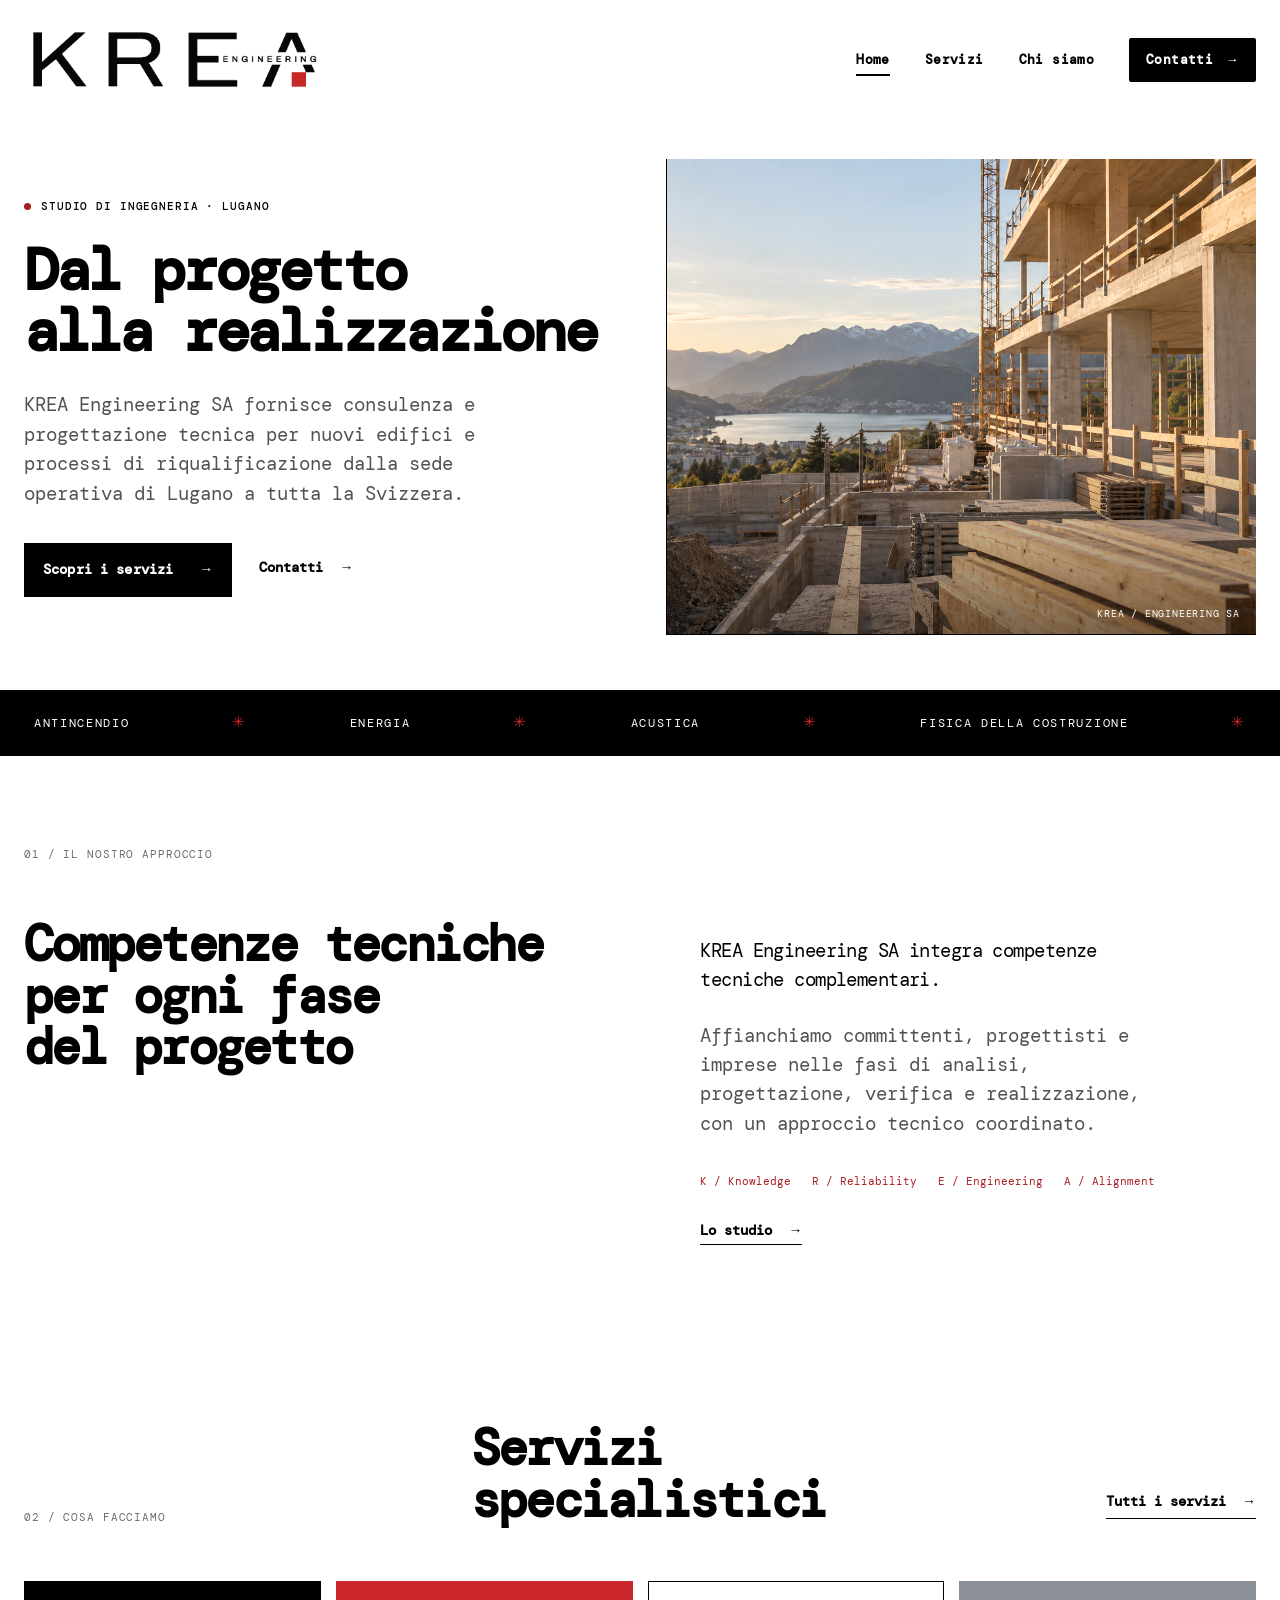
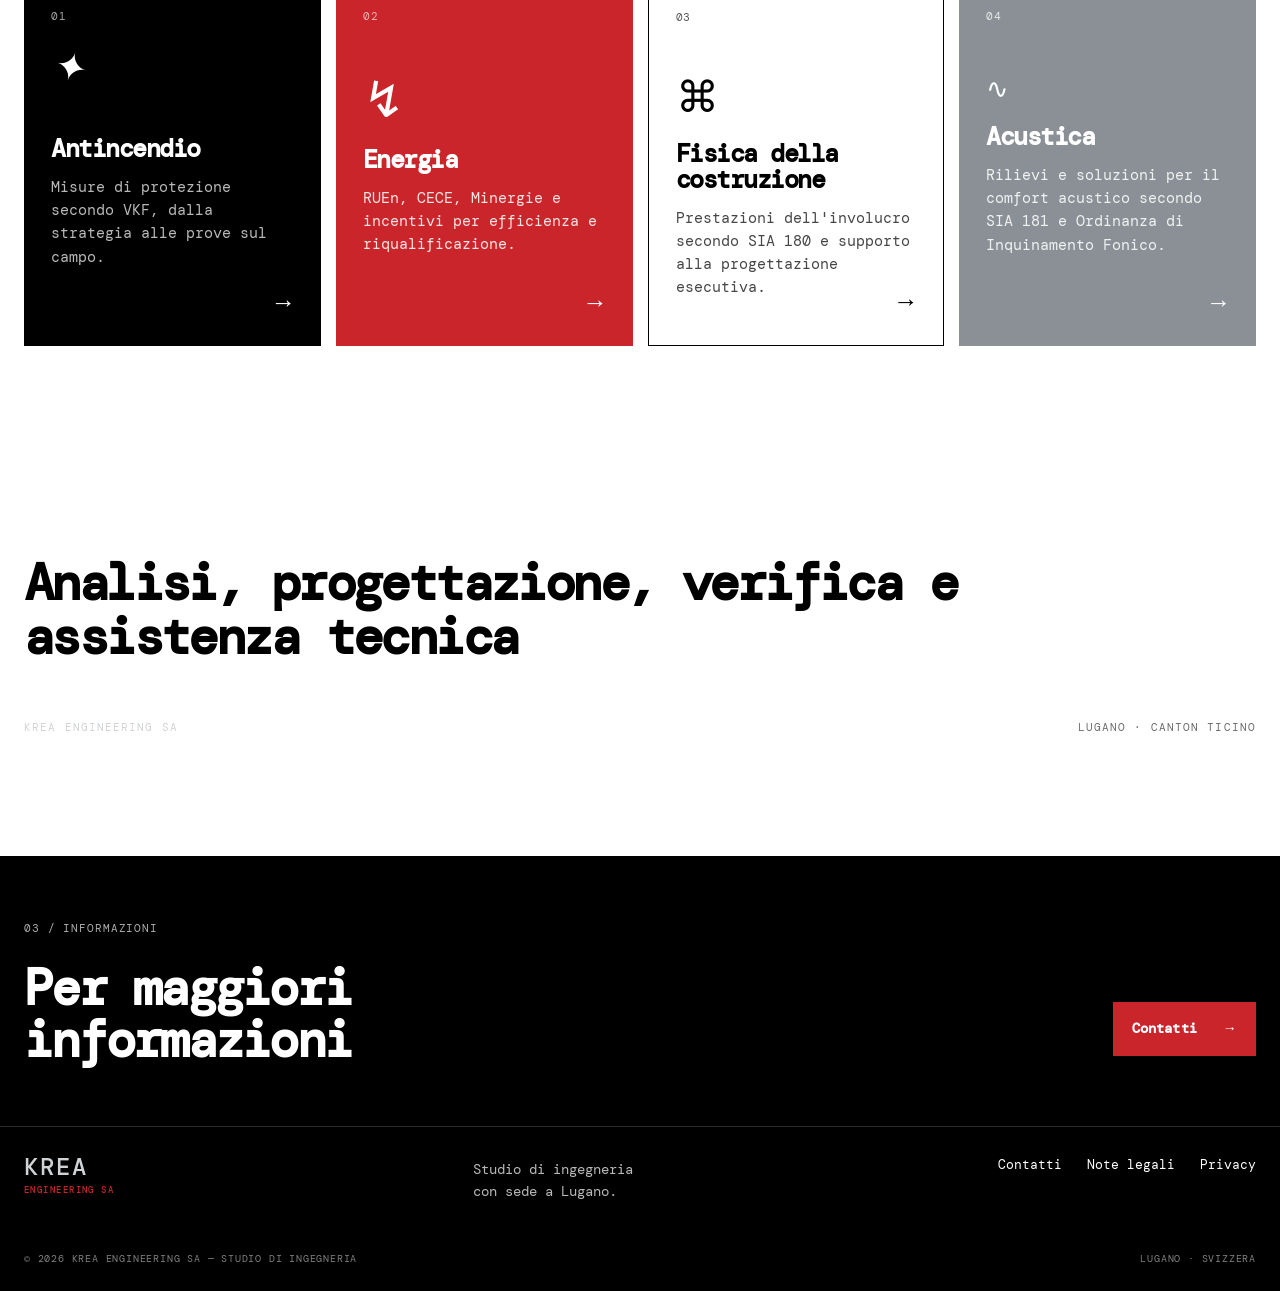
==== index.html @ dc07b6ac "Aggiorna sito KREA" ====
<!doctype html>
<html lang="it-CH">
<head>
  <meta charset="utf-8">
  <meta name="viewport" content="width=device-width, initial-scale=1">
  <meta name="description" content="KREA Engineering SA è uno studio di ingegneria con sede a Lugano e attività in tutta la Svizzera. Antincendio, energia, acustica e fisica della costruzione.">
  <meta name="theme-color" content="#000000">
  <link rel="icon" href="assets/favicon.svg?v=2" type="image/svg+xml">
  <title>KREA Engineering SA — Studio di ingegneria in Svizzera</title>
  <link rel="stylesheet" href="assets/style.css?v=contact-mobile-2">
  <script src="assets/script.js" defer></script>
</head>
<body>
  <a class="skip-link" href="#contenuto">Vai al contenuto</a>
  <header class="site-header">
    <div class="container nav-wrap">
      <a class="brand brand-logo" href="index.html" aria-label="KREA Engineering SA, home">
        <img src="assets/krea-engineering.png" alt="KREA Engineering SA">
      </a>
      <button class="menu-toggle" type="button" aria-expanded="false" aria-controls="main-nav">
        <span class="sr-only">Apri menu</span>
        <span></span><span></span>
      </button>
      <nav id="main-nav" class="main-nav" aria-label="Navigazione principale">
        <a href="index.html" data-page="index">Home</a>
        <a href="servizi.html" data-page="servizi">Servizi</a>
        <a href="chi-siamo.html" data-page="chi-siamo">Chi siamo</a>
        <a href="contatti.html" data-page="contatti" class="nav-cta">Contatti <span aria-hidden="true">→</span></a>
      </nav>
    </div>
  </header>

  <main id="contenuto">
    <section class="hero container">
      <div class="hero-copy reveal">
        <p class="eyebrow"><span class="eyebrow-dot"></span> Studio di ingegneria · Lugano</p>
        <h1>Dal progetto<br><em>alla realizzazione</em></h1>
        <p class="hero-lede">KREA Engineering SA fornisce consulenza e progettazione tecnica per nuovi edifici e processi di riqualificazione dalla sede operativa di Lugano a tutta la Svizzera.</p>
        <div class="hero-actions">
          <a class="button button-dark" href="servizi.html">Scopri i servizi <span aria-hidden="true">→</span></a>
          <a class="text-link" href="contatti.html">Contatti <span aria-hidden="true">→</span></a>
        </div>
      </div>
      <div class="hero-visual hero-image reveal reveal-delay" aria-label="Edificio in costruzione">
        <img src="assets/hero-construction-v3.png" alt="Cantiere svizzero con le montagne sullo sfondo">
        <div class="visual-note">KREA / ENGINEERING SA</div>
      </div>
    </section>

    <section class="ticker" aria-label="Aree di competenza">
      <div class="ticker-track">
        <span>ANTINCENDIO</span><i>✳</i><span>ENERGIA</span><i>✳</i><span>ACUSTICA</span><i>✳</i><span>FISICA DELLA COSTRUZIONE</span><i>✳</i>
      </div>
    </section>

    <section class="section intro-section container">
      <div class="section-kicker reveal">01 / Il nostro approccio</div>
      <div class="intro-grid">
        <h2 class="reveal">Competenze tecniche<br><span>per ogni fase</span><br>del progetto</h2>
        <div class="intro-body reveal reveal-delay">
          <p class="lead">KREA Engineering SA integra competenze tecniche complementari.</p>
          <p>Affianchiamo committenti, progettisti e imprese nelle fasi di analisi, progettazione, verifica e realizzazione, con un approccio tecnico coordinato.</p>
          <p class="krea-acronym">K / Knowledge &nbsp; R / Reliability &nbsp; E / Engineering &nbsp; A / Alignment</p>
          <a class="arrow-link" href="chi-siamo.html">Lo studio <span aria-hidden="true">→</span></a>
        </div>
      </div>
    </section>

    <section class="section services-preview">
      <div class="container">
        <div class="section-heading reveal">
          <div class="section-kicker">02 / Cosa facciamo</div>
          <h2>Servizi<br><span>specialistici</span></h2>
          <a class="arrow-link" href="servizi.html">Tutti i servizi <span aria-hidden="true">→</span></a>
        </div>
        <div class="service-cards">
          <a class="service-card card-dark reveal" href="servizi.html#antincendio">
            <span class="card-number">01</span>
            <span class="service-icon icon-shield" aria-hidden="true">✦</span>
            <h3>Antincendio</h3>
            <p>Misure di protezione secondo VKF, dalla strategia alle prove sul campo.</p>
            <span class="card-arrow" aria-hidden="true">→</span>
          </a>
          <a class="service-card card-acid reveal reveal-delay" href="servizi.html#energia">
            <span class="card-number">02</span>
            <span class="service-icon icon-bolt" aria-hidden="true">↯</span>
            <h3>Energia</h3>
            <p>RUEn, CECE, Minergie e incentivi per efficienza e riqualificazione.</p>
            <span class="card-arrow" aria-hidden="true">→</span>
          </a>
          <a class="service-card card-line reveal reveal-delay-2" href="servizi.html#fisica-costruzione">
            <span class="card-number">03</span>
            <span class="service-icon icon-grid" aria-hidden="true">⌘</span>
            <h3>Fisica della costruzione</h3>
            <p>Prestazioni dell'involucro secondo SIA 180 e supporto alla progettazione esecutiva.</p>
            <span class="card-arrow" aria-hidden="true">→</span>
          </a>
          <a class="service-card card-grey reveal reveal-delay-2" href="servizi.html#acustica">
            <span class="card-number">04</span>
            <span class="service-icon icon-wave" aria-hidden="true">∿</span>
            <h3>Acustica</h3>
            <p>Rilievi e soluzioni per il comfort acustico secondo SIA 181 e Ordinanza di Inquinamento Fonico.</p>
            <span class="card-arrow" aria-hidden="true">→</span>
          </a>
        </div>
      </div>
    </section>

    <section class="section statement-section container">
      <p class="statement reveal">Analisi, progettazione, verifica e assistenza tecnica</p>
      <div class="statement-meta reveal reveal-delay"><span>KREA Engineering SA</span><span>Lugano · Canton Ticino</span></div>
    </section>

    <section class="contact-band">
      <div class="container contact-band-inner">
        <div class="reveal"><span class="section-kicker">03 / Informazioni</span><h2>Per maggiori<br><em>informazioni</em></h2></div>
        <a class="button button-acid reveal reveal-delay" href="contatti.html">Contatti <span aria-hidden="true">→</span></a>
      </div>
    </section>
  </main>

  <footer class="site-footer">
    <div class="container footer-top">
      <a class="footer-wordmark" href="index.html">KREA <span>ENGINEERING SA</span></a>
      <p>Studio di ingegneria<br>con sede a Lugano.</p>
      <div class="footer-links"><a href="contatti.html">Contatti</a><a href="legale.html">Note legali</a><a href="legale.html#privacy">Privacy</a></div>
    </div>
    <div class="container footer-bottom"><span>© <span data-year></span> KREA Engineering SA — Studio di ingegneria</span><span>Lugano · Svizzera</span></div>
  </footer>
</body>
</html>
---- assets/style.css ----
@import url('https://fonts.googleapis.com/css2?family=DM+Mono:wght@400;500&family=Manrope:wght@400;500;600;700;800&display=swap');

:root { --ink:#000; --ink-2:#000; --paper:#fff; --paper-2:#fff; --acid:#c9252a; --acid-2:#a91d22; --muted:rgba(0,0,0,.58); --line:rgba(0,0,0,.18); --white:#fff; --serif:Georgia, 'Times New Roman', serif; --sans:'Manrope', Arial, sans-serif; --mono:'DM Mono', monospace; }
* { box-sizing:border-box; }
html { scroll-behavior:smooth; }
body { margin:0; color:var(--ink); background:var(--paper); font-family:var(--sans); font-size:16px; line-height:1.55; -webkit-font-smoothing:antialiased; }
a { color:inherit; text-decoration:none; }
img { max-width:100%; }
.container { width:min(1160px, calc(100% - 64px)); margin:0 auto; }
.sr-only { position:absolute; width:1px; height:1px; padding:0; margin:-1px; overflow:hidden; clip:rect(0,0,0,0); white-space:nowrap; border:0; }
.skip-link { position:absolute; top:-50px; left:20px; z-index:100; background:var(--acid); padding:10px 14px; font-weight:700; }
.skip-link:focus { top:15px; }
.site-header { position:relative; z-index:10; padding:25px 0; }
.nav-wrap { display:flex; align-items:center; justify-content:space-between; }
.brand { display:inline-flex; gap:10px; align-items:center; font-size:20px; font-weight:800; letter-spacing:.16em; }
.brand-logo { width:252px; background:#fff; }
.brand-logo img { display:block; width:100%; height:auto; }
.brand-mark { width:28px; height:28px; display:grid; place-items:center; border:2px solid currentColor; border-radius:50%; transform:rotate(-28deg); }
.brand-mark span { width:9px; height:9px; background:var(--acid); display:block; border-radius:50%; }
.main-nav { display:flex; align-items:center; gap:35px; font-size:13px; font-weight:700; letter-spacing:.03em; }
.main-nav a { position:relative; padding:8px 0; }
.main-nav a:not(.nav-cta)::after { content:""; position:absolute; right:0; bottom:2px; left:0; height:2px; background:var(--ink); transform:scaleX(0); transform-origin:right; transition:transform .25s ease; }
.main-nav a:hover::after, .main-nav a.active::after { transform:scaleX(1); transform-origin:left; }
.main-nav .nav-cta { background:var(--ink); color:var(--paper); padding:12px 17px; border-radius:2px; transition:background .2s, color .2s, transform .2s; }
.main-nav .nav-cta:hover { background:var(--acid); color:var(--ink); transform:translateY(-2px); }
.menu-toggle { display:none; border:0; padding:8px; background:transparent; cursor:pointer; }
.menu-toggle > span:not(.sr-only) { width:25px; height:2px; background:var(--ink); display:block; margin:6px; }
.hero { min-height:650px; display:grid; grid-template-columns:1.02fr .98fr; align-items:center; gap:40px; padding-top:45px; padding-bottom:80px; }
.eyebrow, .section-kicker, .detail-label, .process-no, .page-index, .card-number, .footer-bottom, .legal-sidebar { font-family:var(--mono); text-transform:uppercase; letter-spacing:.08em; font-size:11px; }
.eyebrow { display:flex; align-items:center; gap:10px; font-weight:500; }
.eyebrow-dot { width:7px; height:7px; background:var(--acid-2); border-radius:50%; display:inline-block; }
h1,h2,h3,p { margin-top:0; }
h1,h2,h3 { line-height:1.04; letter-spacing:-.055em; }
h1 { font-size:clamp(4.5rem, 8.3vw, 8.4rem); margin:25px 0 28px; font-weight:800; }
h1 em, h2 em, .statement em { font-family:var(--serif); font-weight:400; letter-spacing:-.075em; }
.hero-lede { max-width:460px; color:rgba(0,0,0,.68); font-size:19px; line-height:1.55; }
.hero-actions { display:flex; gap:27px; align-items:center; margin-top:35px; }
.button { display:inline-flex; align-items:center; gap:22px; border:0; cursor:pointer; font-family:var(--sans); font-size:14px; font-weight:800; letter-spacing:.01em; padding:16px 19px; transition:transform .2s, background .2s, color .2s; }
.button:hover { transform:translateY(-3px); }
.button-dark { background:var(--ink); color:var(--paper); }
.button-dark:hover { background:var(--acid); color:var(--ink); }
.button-acid { background:var(--acid); color:var(--white); }
.button-acid:hover { background:var(--white); }
.text-link, .arrow-link { border-bottom:1px solid var(--ink); font-size:14px; font-weight:800; padding-bottom:5px; transition:gap .2s; }
.text-link { border:0; }
.text-link span, .arrow-link span { display:inline-block; margin-left:8px; transition:transform .2s; }
.text-link:hover span, .arrow-link:hover span { transform:translate(4px,-3px); }
.hero-visual { min-height:475px; position:relative; overflow:hidden; border-left:1px solid var(--line); border-bottom:1px solid var(--line); }
.project-grid-lines { position:absolute; inset:0; background-image:linear-gradient(to right, rgba(0,0,0,.11) 1px, transparent 1px), linear-gradient(to bottom, rgba(0,0,0,.11) 1px, transparent 1px); background-size:25% 25%; }
.project-grid-lines::after { content:""; position:absolute; inset:11% 8%; border:1px solid var(--ink); }
.project-stage { position:absolute; z-index:2; display:flex; flex-direction:column; gap:7px; font-family:var(--mono); text-transform:uppercase; font-size:10px; letter-spacing:.08em; background:var(--paper); padding:8px 10px; }
.project-stage span { color:var(--acid); font-size:13px; }.project-stage strong { font-weight:500; }
.stage-one { left:9%; bottom:19%; }.stage-two { left:33%; top:22%; }.stage-three { right:27%; bottom:28%; }.stage-four { right:7%; top:16%; }
.project-line { position:absolute; z-index:1; height:2px; background:var(--ink); transform-origin:left center; }.line-one { width:29%; left:18%; bottom:27%; transform:rotate(-25deg); }.line-two { width:28%; left:43%; bottom:37%; transform:rotate(26deg); }.line-three { width:26%; left:65%; bottom:48%; transform:rotate(-40deg); }
.project-visual::before { content:""; position:absolute; z-index:1; width:80px; height:80px; right:11%; bottom:10%; background:var(--acid); }
.visual-note { position:absolute; bottom:13px; right:16px; z-index:3; font-size:10px; font-family:var(--mono); text-transform:uppercase; letter-spacing:.08em; }
.status-dot { width:7px; height:7px; background:var(--acid); display:inline-block; border-radius:50%; margin-right:7px; }
.ticker { background:var(--ink); color:var(--paper); overflow:hidden; padding:21px 0; }
.ticker-track { display:flex; align-items:center; justify-content:space-around; gap:35px; min-width:max-content; font-family:var(--mono); font-size:12px; letter-spacing:.14em; }
.ticker i { color:var(--acid); font-style:normal; font-size:15px; }
.section { padding-top:140px; padding-bottom:140px; }
.section-kicker { color:var(--muted); }
.intro-grid { display:grid; grid-template-columns:1.06fr .94fr; gap:80px; margin-top:55px; }
h2 { font-size:clamp(3.2rem, 6vw, 6rem); margin-bottom:0; }
h2 span { font-family:var(--serif); font-weight:400; }
.intro-body { max-width:450px; padding-top:18px; }
.lead { font-size:23px; line-height:1.35; letter-spacing:-.03em; }
.intro-body > p:not(.lead) { color:rgba(0,0,0,.68); margin:26px 0 34px; }
.krea-acronym { color:var(--acid-2) !important; font-family:var(--mono); font-size:11px; letter-spacing:.04em; line-height:1.7; margin:0 0 28px !important; }
.services-preview { background:var(--paper-2); }
.section-heading { display:grid; grid-template-columns:1fr 1.45fr auto; gap:40px; align-items:end; margin-bottom:55px; }
.section-heading h2 { font-size:clamp(3rem, 5.5vw, 5.4rem); }
.section-heading .arrow-link { margin-bottom:7px; }
.service-cards { display:grid; grid-template-columns:repeat(3,1fr); gap:15px; }
.service-card { min-height:365px; padding:27px; position:relative; display:flex; flex-direction:column; transition:transform .25s, box-shadow .25s; }
.service-card:hover { transform:translateY(-7px); box-shadow:10px 10px 0 rgba(0,0,0,.12); }
.card-dark { background:var(--ink); color:var(--paper); }.card-acid { background:var(--acid); }.card-line { border:1px solid var(--ink); }
.card-number { opacity:.65; }.service-icon { margin:50px 0 22px; font-size:39px; line-height:1; }.icon-shield { transform:rotate(15deg); }.icon-bolt { font-size:50px; }.icon-grid { font-size:43px; }
.service-card h3 { font-size:27px; margin:0 0 14px; letter-spacing:-.06em; }.service-card p { max-width:245px; opacity:.72; margin-bottom:0; }.card-arrow { position:absolute; right:25px; bottom:24px; font-size:28px; }
.statement-section { position:relative; min-height:530px; display:flex; flex-direction:column; justify-content:center; }.statement-mark { position:absolute; top:85px; right:14%; font-size:100px; letter-spacing:-.3em; font-weight:800; transform:rotate(-13deg); opacity:.09; }.statement { font-size:clamp(3rem, 6.2vw, 6.6rem); font-weight:800; line-height:1.05; letter-spacing:-.07em; margin:0; }.statement-meta { margin-top:55px; display:flex; justify-content:space-between; font-family:var(--mono); text-transform:uppercase; font-size:11px; letter-spacing:.1em; color:var(--muted); }
.contact-band { background:var(--ink); color:var(--paper); padding:95px 0; }.contact-band-inner { display:flex; justify-content:space-between; align-items:end; gap:30px; }.contact-band .section-kicker { color:#9da8b5; }.contact-band h2 { font-size:clamp(3rem, 5.8vw, 6rem); margin-top:23px; }.contact-band .button { margin-bottom:10px; }
.site-footer { background:var(--ink); color:var(--paper); border-top:1px solid rgba(243,242,237,.16); padding:35px 0 24px; }.footer-top { display:grid; grid-template-columns:1.1fr 1fr 1fr; gap:40px; align-items:start; }.footer-wordmark { color:var(--white); font-weight:800; font-size:24px; letter-spacing:.12em; line-height:1; }.footer-wordmark span { display:block; color:var(--acid); font-family:var(--mono); font-size:9px; letter-spacing:.31em; margin-top:7px; }.footer-top p { color:#aab4be; margin:4px 0; font-size:14px; }.footer-links { display:flex; justify-content:flex-end; gap:25px; font-size:13px; }.footer-links a:hover { color:var(--acid); }.footer-bottom { color:#84909d; display:flex; justify-content:space-between; margin-top:80px; font-size:10px; }
.page-hero { display:flex; justify-content:space-between; align-items:end; min-height:460px; padding-top:55px; padding-bottom:85px; }.page-hero h1 { font-size:clamp(4rem, 8vw, 8rem); margin-bottom:20px; }.page-hero .hero-lede { max-width:550px; }.page-index { padding-bottom:13px; color:var(--muted); }.page-index span { color:var(--acid-2); margin:0 7px; }
.service-list { padding-bottom:120px; }.service-row { min-height:355px; border-top:1px solid var(--line); display:grid; grid-template-columns:70px 1fr 190px; gap:35px; padding:53px 0; }.service-row:last-child { border-bottom:1px solid var(--line); }.service-row-number { font-family:var(--mono); font-size:12px; color:var(--muted); }.service-row-main { max-width:720px; }.service-row h2 { font-size:clamp(3.2rem, 5.7vw, 5.7rem); margin:18px 0 22px; }.service-row-main > p:not(.eyebrow) { max-width:630px; color:#596571; font-size:17px; }.service-row-icon { justify-self:end; align-self:center; width:145px; height:145px; display:grid; place-items:center; border:1px solid var(--ink); border-radius:50%; font-size:60px; }.service-row:nth-child(3) .service-row-icon { background:var(--acid); border-color:var(--acid); }.service-row:nth-child(6) .service-row-icon { background:var(--ink); color:var(--paper); }.icon-wave { font-family:var(--mono); font-size:27px; letter-spacing:-.18em; }.icon-bim { font-family:var(--mono); font-size:20px; letter-spacing:.08em; }.icon-signal { font-family:var(--serif); font-size:55px; }.tag-list { display:flex; flex-wrap:wrap; gap:8px; margin-top:25px; }.tag-list span { font-size:11px; border:1px solid var(--line); padding:6px 9px; color:#52606c; }
.process-section { background:var(--paper-2); padding:90px 0 100px; }.process-grid { display:grid; grid-template-columns:repeat(3,1fr); gap:60px; margin-top:55px; }.process-grid h3 { font-size:31px; margin:26px 0 12px; }.process-grid p { color:#596571; max-width:230px; }.process-no { color:var(--acid-2); }
.about-statement { display:grid; grid-template-columns:.85fr 1.15fr; gap:100px; padding:40px 0 150px; }.about-statement-mark { font-size:clamp(4rem, 8vw, 8rem); line-height:.76; font-weight:800; letter-spacing:-.12em; }.about-statement-mark span { font-size:.23em; letter-spacing:.06em; margin-left:9px; color:var(--muted); }.about-statement-copy { max-width:630px; padding-top:8px; }.about-statement-copy p:not(.lead) { color:#596571; max-width:560px; }.values-section { background:var(--paper-2); padding:95px 0 120px; }.values-grid { display:grid; grid-template-columns:repeat(3,1fr); gap:15px; margin-top:55px; }.value-card { min-height:290px; padding:25px; border-top:2px solid var(--ink); }.value-card > span { font-family:var(--mono); color:var(--acid-2); font-size:12px; }.value-card h2 { font-size:38px; margin:58px 0 16px; }.value-card p { color:#596571; max-width:230px; }.team-section { display:grid; grid-template-columns:1fr 1fr; gap:100px; padding-top:145px; padding-bottom:145px; }.team-copy h2 { font-size:clamp(3.2rem, 5.5vw, 5.5rem); margin-top:24px; }.team-note { align-self:end; padding-left:30px; border-left:1px solid var(--line); }.team-note p { max-width:330px; color:#596571; }.team-symbol { display:flex; gap:9px; margin-bottom:30px; }.team-symbol span { width:31px; height:31px; border:1px solid var(--ink); display:grid; place-items:center; font-family:var(--mono); font-size:13px; }.team-symbol span:nth-child(2) { background:var(--acid); }.team-symbol span:nth-child(3) { background:var(--ink); color:var(--paper); }
.contact-layout { display:grid; grid-template-columns:.85fr 1.15fr; gap:130px; padding-bottom:145px; }.contact-details { padding-top:12px; }.contact-detail { padding:0 0 29px; margin-bottom:27px; border-bottom:1px solid var(--line); }.detail-label { display:block; color:var(--muted); margin-bottom:10px; }.contact-detail a { font-size:23px; letter-spacing:-.04em; font-weight:700; border-bottom:1px solid transparent; }.contact-detail a:hover { border-color:var(--ink); }.contact-detail p { font-size:19px; margin:0; }.muted { color:var(--muted); font-size:15px; }.contact-social { display:flex; justify-content:space-between; align-items:center; }.contact-social .detail-label { margin:0; }.contact-social a { font-size:14px; font-weight:700; }.form-intro { font-size:24px; letter-spacing:-.03em; margin-bottom:32px; }.contact-form { display:grid; grid-template-columns:1fr 1fr; column-gap:15px; }.contact-form label { font-family:var(--mono); text-transform:uppercase; letter-spacing:.08em; font-size:11px; margin-bottom:8px; }.contact-form label:nth-of-type(3) { grid-column:1/-1; }.contact-form input, .contact-form textarea { grid-column:auto; width:100%; border:0; border-bottom:1px solid var(--ink); background:transparent; border-radius:0; padding:12px 0; margin-bottom:27px; font:inherit; color:var(--ink); outline:0; }.contact-form textarea { grid-column:1/-1; resize:vertical; }.contact-form input:focus, .contact-form textarea:focus { border-bottom:2px solid var(--acid-2); }.contact-form .button { grid-column:1/-1; justify-self:start; margin-top:10px; }.form-note { grid-column:1/-1; color:var(--muted); font-size:12px; margin:20px 0 0; }.location-strip { background:var(--acid); padding:43px 0; }.location-inner { display:flex; align-items:center; gap:23px; }.location-pin { width:37px; height:37px; display:grid; place-items:center; border:1px solid var(--ink); border-radius:50%; font-family:var(--mono); }.location-inner p { font-size:21px; line-height:1.2; margin:0; font-weight:700; letter-spacing:-.04em; }.location-inner p span { font-family:var(--serif); font-weight:400; }.location-coordinate { margin-left:auto; text-align:right; font-family:var(--mono); font-size:11px; line-height:1.6; }
.legal-content { display:grid; grid-template-columns:230px 1fr; gap:100px; padding-bottom:150px; }.legal-sidebar { display:flex; flex-direction:column; gap:18px; color:var(--muted); padding-top:5px; }.legal-sidebar .section-kicker { margin-bottom:8px; }.legal-sidebar a { font-family:var(--sans); font-size:14px; text-transform:none; letter-spacing:0; color:var(--ink); }.legal-sidebar a:hover { color:var(--acid-2); }.legal-copy { max-width:680px; }.legal-copy article { border-top:1px solid var(--line); padding:42px 0 55px; }.legal-copy article:first-child { padding-top:0; border-top:0; }.legal-copy h2 { font-size:38px; margin:20px 0 22px; }.legal-copy p { color:#596571; }.legal-copy a { text-decoration:underline; text-underline-offset:3px; color:var(--ink); }.legal-placeholder { padding:15px 17px; border-left:3px solid var(--acid-2); background:rgba(201,37,42,.10); font-size:14px; }
.reveal { opacity:0; transform:translateY(18px); transition:opacity .7s ease, transform .7s ease; }.reveal.is-visible { opacity:1; transform:none; }.reveal-delay { transition-delay:.12s; }.reveal-delay-2 { transition-delay:.22s; }
@media (max-width: 850px) { .container { width:min(100% - 40px, 680px); }.site-header { padding:19px 0; }.brand-logo { width:210px; }.menu-toggle { display:block; }.main-nav { position:absolute; display:none; top:72px; right:20px; left:20px; padding:18px; flex-direction:column; align-items:stretch; gap:8px; background:var(--paper); border:1px solid var(--line); box-shadow:7px 7px 0 var(--ink); }.main-nav.open { display:flex; }.main-nav a { padding:13px 8px; }.main-nav .nav-cta { text-align:center; margin-top:6px; }.hero { min-height:0; grid-template-columns:1fr; padding-top:64px; padding-bottom:80px; }.hero h1 { font-size:clamp(4rem, 18vw, 7rem); }.hero-visual { min-height:390px; margin-top:10px; }.intro-grid, .section-heading, .about-statement, .team-section, .contact-layout { grid-template-columns:1fr; gap:45px; }.section { padding-top:90px; padding-bottom:90px; }.section-heading { align-items:start; margin-bottom:38px; }.section-heading .arrow-link { justify-self:start; }.service-cards, .values-grid, .process-grid { grid-template-columns:1fr; }.service-card { min-height:320px; }.statement-section { min-height:430px; }.statement-mark { right:5%; }.contact-band { padding:75px 0; }.contact-band-inner { align-items:start; flex-direction:column; }.contact-band .button { margin:0; }.footer-top { grid-template-columns:1fr 1fr; }.footer-links { justify-content:start; flex-wrap:wrap; }.footer-bottom { gap:16px; flex-direction:column; margin-top:55px; }.page-hero { min-height:390px; align-items:start; flex-direction:column; justify-content:end; gap:35px; }.page-hero h1 { font-size:clamp(3.8rem, 15vw, 6.5rem); }.page-index { padding:0; }.service-row { grid-template-columns:45px 1fr; gap:15px; }.service-row-icon { grid-column:2; justify-self:start; width:92px; height:92px; font-size:38px; margin-top:8px; }.service-row h2 { font-size:clamp(3rem, 13vw, 5rem); }.service-list { padding-bottom:80px; }.process-grid { gap:30px; margin-top:40px; }.process-grid > div { border-top:1px solid var(--line); padding-top:20px; }.about-statement { padding-bottom:90px; }.about-statement-mark { font-size:clamp(4rem, 18vw, 7rem); }.team-section { padding-top:90px; padding-bottom:90px; }.team-note { padding-left:0; border-left:0; border-top:1px solid var(--line); padding-top:30px; }.contact-layout { padding-bottom:90px; gap:70px; }.contact-form { grid-template-columns:1fr; }.contact-form label, .contact-form input, .contact-form textarea { grid-column:1/-1; }.legal-content { grid-template-columns:1fr; gap:45px; padding-bottom:90px; }.legal-sidebar { border-bottom:1px solid var(--line); padding-bottom:28px; }.location-coordinate { display:none; } }
@media (prefers-reduced-motion: reduce) { html { scroll-behavior:auto; }.reveal { opacity:1; transform:none; transition:none; }.button, .service-card { transition:none; } }

/* KREA palette: rendered colors are limited to black, white and red. */
.hero-lede, .intro-body > p:not(.lead), .service-row-main > p:not(.eyebrow), .process-grid p, .about-statement-copy p:not(.lead), .value-card p, .team-note p, .legal-copy p { color:rgba(0,0,0,.68); }
.tag-list span { color:rgba(0,0,0,.62); }
.contact-band .section-kicker { color:rgba(255,255,255,.68); }
.site-footer { border-top-color:rgba(255,255,255,.16); }
.footer-top p { color:rgba(255,255,255,.72); }
.footer-bottom { color:rgba(255,255,255,.5); }
.legal-placeholder { background:rgba(201,37,42,.10); }
.project-visual { background:#fff; }
.project-grid-lines { background-image:linear-gradient(to right, rgba(0,0,0,.11) 1px, transparent 1px), linear-gradient(to bottom, rgba(0,0,0,.11) 1px, transparent 1px); }
.krea-acronym { color:var(--acid-2) !important; }
@media (max-width: 850px) { .project-visual { min-height:390px; border-left:0; } .project-stage { font-size:9px; } .project-visual::before { width:58px; height:58px; } }

/* Final responsive and interaction refinements. */
html, body { max-width:100%; overflow-x:hidden; }
.hero, .page-hero { overflow:hidden; }
h1 { font-size:clamp(3.2rem, 6.5vw, 6.2rem); }
h2 { font-size:clamp(2.5rem, 4.6vw, 4.6rem); }
.hero h1 { font-size:clamp(3.2rem, 6.5vw, 6.2rem); }
.page-hero h1 { font-size:clamp(3rem, 6.2vw, 6rem); }
.section-heading h2 { font-size:clamp(2.6rem, 4.3vw, 4.4rem); }
.service-row h2 { font-size:clamp(2.5rem, 4.6vw, 4.6rem); }
.contact-band h2 { font-size:clamp(2.4rem, 4.6vw, 4.8rem); }
.team-copy h2 { font-size:clamp(2.6rem, 4.6vw, 4.8rem); }
.service-card h3 { font-size:clamp(1.45rem, 2.3vw, 1.75rem); }
.value-card h2, .legal-copy h2 { font-size:clamp(1.75rem, 3vw, 2.45rem); }
.statement { font-size:clamp(2.5rem, 4.8vw, 5rem); }
.about-statement-mark { font-size:clamp(3.5rem, 6.2vw, 6.5rem); }
.hero-image { position:relative; min-height:475px; background:#000; overflow:hidden; }
.hero-image img { display:block; width:100%; height:100%; min-height:475px; object-fit:cover; object-position:center; filter:contrast(1.04) saturate(.8); }
.hero-image::after { content:""; position:absolute; inset:0; background:linear-gradient(180deg, transparent 58%, rgba(0,0,0,.5)); pointer-events:none; }
.hero-image .visual-note { z-index:2; color:#fff; }
.service-row-media { justify-self:end; align-self:center; width:190px; height:145px; overflow:hidden; border:1px solid var(--ink); background:#000; }
.service-row-media img { display:block; width:100%; height:100%; object-fit:cover; filter:contrast(1.04) saturate(.78); }
.card-acid { color:var(--white); }
.card-acid p { color:var(--white); opacity:.88; }
.button-acid:hover, .main-nav .nav-cta:hover { background:var(--acid); color:var(--white); }
.button-dark:hover { background:var(--acid); color:var(--white); }
@media (max-width: 850px) {
  h1, .hero h1 { font-size:clamp(2.65rem, 11vw, 4.6rem); }
  h2 { font-size:clamp(2.2rem, 9vw, 3.8rem); }
  .page-hero h1 { font-size:clamp(2.8rem, 11vw, 4.8rem); }
  .section-heading h2, .service-row h2, .team-copy h2, .contact-band h2 { font-size:clamp(2.2rem, 9vw, 3.7rem); }
  .statement { font-size:clamp(2.2rem, 9vw, 3.7rem); }
  .hero-image, .hero-image img { min-height:390px; }
  .service-row-media { grid-column:2; justify-self:start; width:100%; max-width:330px; height:140px; margin-top:8px; }
}

/* 2026 content and responsive refinements */
:root { --grey:#8a9096; --display:'Manrope', Arial, Helvetica, sans-serif; --sans:'DM Mono', monospace; }
body { font-family:var(--sans); font-size:15px; }
h1, h2, h3 { font-family:var(--display); }
h1 em, h2 em, .statement em { font-family:var(--display); font-style:normal; font-weight:700; letter-spacing:-.055em; }
.main-nav, .button, .footer-wordmark, .footer-top p, .contact-detail a, .form-intro, .location-inner p { font-family:var(--sans); }
.hero-lede, .intro-body > p:not(.lead), .service-row-main > p:not(.eyebrow), .about-statement-copy p:not(.lead), .value-card p, .team-note p, .legal-copy p, .footer-top p { font-family:var(--sans); }
.footer-wordmark { font-weight:500; letter-spacing:.08em; }
.footer-wordmark span { font-family:var(--sans); letter-spacing:.16em; }
.hero-image img { filter:contrast(1.03) saturate(.96) sepia(.06); }
.service-row-media img { filter:contrast(1.03) saturate(.96) sepia(.05); }
.service-cards { grid-template-columns:repeat(4, 1fr); }
.card-grey { background:var(--grey); color:#fff; }
.card-grey p { color:#fff; opacity:.88; }
.card-grey .card-number { opacity:.8; }
.about-statement { grid-template-columns:1.1fr .9fr; align-items:center; }
.about-statement-media { min-height:360px; overflow:hidden; border:1px solid var(--line); }
.about-statement-media img { display:block; width:100%; height:100%; min-height:360px; object-fit:cover; filter:contrast(1.03) saturate(.94) sepia(.04); }
.values-grid { grid-template-columns:repeat(4, 1fr); }
.values-grid .value-card:nth-child(2) { background:var(--acid); color:#fff; border-top-color:var(--acid); }
.values-grid .value-card:nth-child(2) > span, .values-grid .value-card:nth-child(2) p { color:#fff; }
.values-grid .value-card:nth-child(3) { background:var(--ink); color:#fff; border-top-color:var(--ink); }
.values-grid .value-card:nth-child(3) > span, .values-grid .value-card:nth-child(3) p { color:#fff; }
.value-card-grey { background:var(--grey); color:#fff; border-top-color:var(--grey); }
.value-card-grey > span, .value-card-grey p { color:#fff; }
.team-symbol span:nth-child(4) { background:var(--grey); color:#fff; border-color:var(--grey); }
.button span[aria-hidden="true"], .text-link span, .arrow-link span, .card-arrow, .main-nav .nav-cta span { font-family:Arial, sans-serif; font-weight:700; font-variant-ligatures:none; }
.button span[aria-hidden="true"], .main-nav .nav-cta span { margin-left:4px; }
.card-arrow { font-size:25px; }
.page-hero { overflow:visible; }
.page-index { display:none; }
.location-coordinate { display:none; }
@media (max-width: 980px) {
  .service-cards { grid-template-columns:repeat(2, 1fr); }
  .values-grid { grid-template-columns:repeat(2, 1fr); }
}
@media (max-width: 850px) {
  .service-cards, .values-grid { grid-template-columns:1fr; }
  .about-statement { grid-template-columns:1fr; }
  .about-statement-media, .about-statement-media img { min-height:250px; }
  .button { gap:12px; }
  .main-nav .nav-cta span { display:inline-block; }
}

/* Type scale and logo watermark */
h1, h2, h3, h1 em, h2 em, .statement em, .service-card h3, .value-card h2, .legal-copy h2 {
  font-family:var(--sans);
  font-style:normal;
  font-weight:700;
}
h1 { font-size:clamp(2.7rem, 5.4vw, 5.2rem); }
h2 { font-size:clamp(2.15rem, 3.9vw, 3.9rem); }
.hero h1 { font-size:clamp(2.7rem, 5.4vw, 5.2rem); }
.page-hero h1 { font-size:clamp(2.55rem, 5.1vw, 4.9rem); }
.section-heading h2, .service-row h2, .team-copy h2 { font-size:clamp(2.15rem, 3.9vw, 3.9rem); }
.contact-band h2 { font-size:clamp(2.1rem, 3.9vw, 4rem); }
.service-card h3 { font-size:clamp(1.25rem, 2vw, 1.55rem); }
.value-card h2, .legal-copy h2 { font-size:clamp(1.55rem, 2.45vw, 2.05rem); }
.statement { font-size:clamp(2.2rem, 4.2vw, 4.4rem); }
.statement-section::after {
  content:"";
  position:absolute;
  right:0;
  bottom:12px;
  left:0;
  height:180px;
  background:url("krea-watermark.png") center / min(780px, 82vw) auto no-repeat;
  opacity:.44;
  pointer-events:none;
  z-index:0;
}
.statement-section > * { position:relative; z-index:1; }
@media (max-width:850px) {
  h1, .hero h1 { font-size:clamp(2.2rem, 9vw, 3.7rem); }
  h2 { font-size:clamp(1.9rem, 8vw, 3.1rem); }
  .page-hero h1 { font-size:clamp(2.2rem, 9vw, 3.8rem); }
  .section-heading h2, .service-row h2, .team-copy h2, .contact-band h2 { font-size:clamp(1.9rem, 8vw, 3.1rem); }
  .statement { font-size:clamp(1.95rem, 8vw, 3.1rem); }
}

/* Compact layout and service media refinements */
.container { width:min(1240px, calc(100% - 48px)); }
.brand-logo { width:302px; }
.hero { gap:28px; }
.intro-grid { gap:50px; }
.section-heading { gap:28px; }
.about-statement { gap:55px; }
.team-section { gap:55px; }
.contact-layout { grid-template-columns:.84fr 1.16fr; gap:78px; }
.legal-content { gap:58px; }
.service-row { grid-template-columns:58px 1fr 300px; gap:24px; }
.service-row-media { width:300px; height:205px; border:0; }
.service-row h2 { font-size:clamp(2rem, 3.4vw, 3.45rem); }
.service-row-media img { border:0; }
.location-strip { padding:21px 0; }
.location-inner p { font-size:18px; }
.contact-form-wrap { padding-left:24px; }
.contact-details .contact-detail { min-height:126px; margin-bottom:0; padding-bottom:24px; }
.contact-form { grid-template-rows:126px 126px 48px 80px auto; }
.contact-form input { margin-bottom:0; align-self:end; }
.contact-form textarea { margin-bottom:0; align-self:start; height:80px; }
.contact-form .button { align-self:start; margin-top:22px; }
@media (max-width:980px) {
  .brand-logo { width:272px; }
  .service-row { grid-template-columns:48px 1fr 260px; }
  .service-row-media { width:260px; }
  .contact-layout { gap:54px; }
}
@media (max-width:850px) {
  .container { width:min(100% - 40px, 680px); }
  .brand-logo { width:252px; }
  .service-row { grid-template-columns:45px 1fr; }
  .service-row-media { width:100%; max-width:380px; height:190px; border:0; }
  .contact-layout { gap:48px; }
  .contact-form-wrap { padding-left:0; }
  .contact-form { grid-template-rows:auto; }
  .contact-form input, .contact-form textarea { height:auto; margin-bottom:27px; }
  .contact-form .button { margin-top:10px; }
}

/* Final visual scale and spacing pass */
h1, .hero h1, .page-hero h1 { font-size:clamp(2.35rem, 4.6vw, 4.6rem); }
.service-row h2 { font-size:clamp(1.9rem, 3vw, 3.15rem); }
.intro-grid h2, .intro-grid h2 span { font-family:var(--sans); font-style:normal; font-weight:700; }
.section-heading h2, .section-heading h2 span { font-family:var(--sans); font-style:normal; font-weight:700; }
.statement { font-size:clamp(2.1rem, 4vw, 4.2rem); }
.intro-body > p.lead,
.intro-body > p:not(.lead):not(.krea-acronym) {
  font-size:19px;
  line-height:1.55;
}
.about-statement-copy p:not(.lead) { font-size:19px; line-height:1.55; }
.krea-acronym { white-space:nowrap; font-size:clamp(8px, 1.2vw, 11px); letter-spacing:0; }
.footer-wordmark, .statement-meta > span:first-child { color:#d0d3d6; }
.service-row { grid-template-columns:58px 1fr 390px; }
.service-row-media { width:390px; height:240px; }
.contact-layout { align-items:start; }
.contact-details { padding-top:0; }
main > section { background-image:none; }
.statement-section::after { display:none; }
.hero, .page-hero { width:min(1240px, calc(100% - 48px)); }
.hero { min-height:460px; padding-top:40px; padding-bottom:55px; }
.hero-visual, .hero-image { min-height:475px; }
.section { padding-top:90px; padding-bottom:90px; }
.page-hero { min-height:380px; padding-top:40px; padding-bottom:55px; }
.statement-section { min-height:420px; }
.service-list { padding-bottom:80px; }
.about-statement { padding-top:25px; padding-bottom:90px; }
.values-section { padding-top:70px; padding-bottom:85px; }
.team-section { padding-top:90px; padding-bottom:90px; }
.contact-layout { padding-bottom:90px; }
.contact-band { padding-top:60px; padding-bottom:60px; }
.site-footer { padding-top:28px; }
.footer-bottom { margin-top:45px; }
@media (max-width:980px) {
  .service-row { grid-template-columns:48px 1fr 320px; }
  .service-row-media { width:320px; height:220px; }
}
@media (max-width:850px) {
  h1, .hero h1, .page-hero h1 { font-size:clamp(2.1rem, 8vw, 3.4rem); }
  .service-row h2 { font-size:clamp(1.8rem, 7vw, 2.7rem); }
  .service-row { grid-template-columns:45px 1fr; }
  .service-row-media { width:100%; max-width:380px; height:190px; }
  .section { padding-top:65px; padding-bottom:65px; }
  .page-hero { min-height:300px; padding-top:25px; padding-bottom:35px; }
  .statement-section { min-height:360px; }
  .hero, .page-hero { width:min(100% - 40px, 680px); }
  .hero { min-height:0; padding-top:25px; padding-bottom:55px; }
}

/* Contact form: single fluid column on phones */
@media (max-width:850px) {
  .contact-layout {
    grid-template-columns:minmax(0, 1fr);
    gap:48px;
    width:min(100% - 40px, 680px);
    padding-bottom:65px;
  }
  .contact-details,
  .contact-form-wrap,
  .contact-form { width:100%; min-width:0; }
  .contact-form-wrap { padding-left:0; }
  .contact-form { grid-template-columns:minmax(0, 1fr); grid-template-rows:auto; }
  .contact-form label,
  .contact-form input,
  .contact-form textarea,
  .contact-form .button { grid-column:1; max-width:100%; }
  .contact-form input,
  .contact-form textarea { width:100%; min-width:0; margin-bottom:24px; }
  .contact-form textarea { min-height:130px; height:auto; }
  .contact-form .button { margin-top:8px; }
  .contact-detail a,
  .contact-detail p { overflow-wrap:anywhere; }
}

/* Keep the contact information and form strictly vertical on phones. */
.contact-layout { grid-template-columns:1fr; }
@media (min-width:851px) {
  .contact-layout { grid-template-columns:.84fr 1.16fr; }
}
@media (max-width:850px) {
  .contact-layout { display:flex; flex-direction:column; align-items:stretch; }
  .contact-details, .contact-form-wrap { flex:0 0 auto; width:100%; }
  .contact-form { display:flex; flex-direction:column; width:100%; }
  .contact-form label, .contact-form input, .contact-form textarea, .contact-form .button { width:100%; max-width:none; }
  .contact-form input, .contact-form textarea { box-sizing:border-box; }
  .contact-form .button { width:max-content; }
}
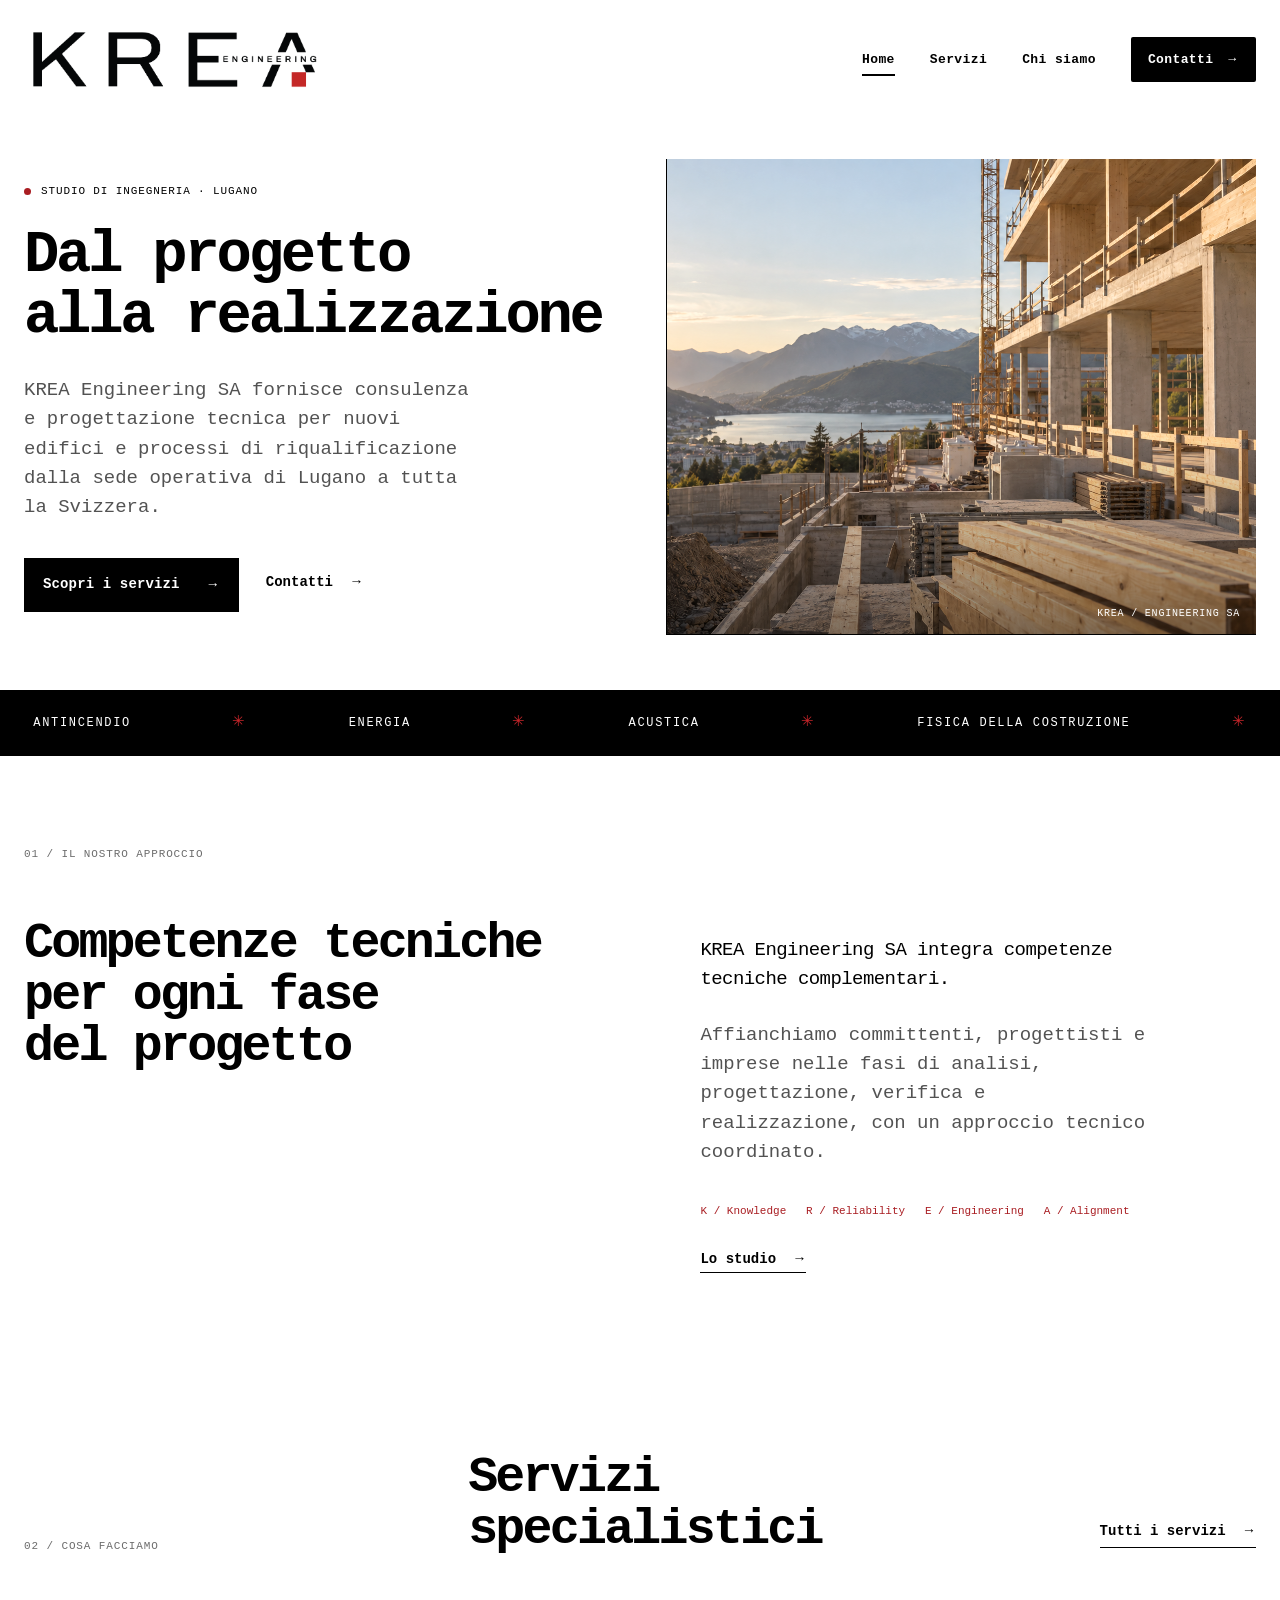
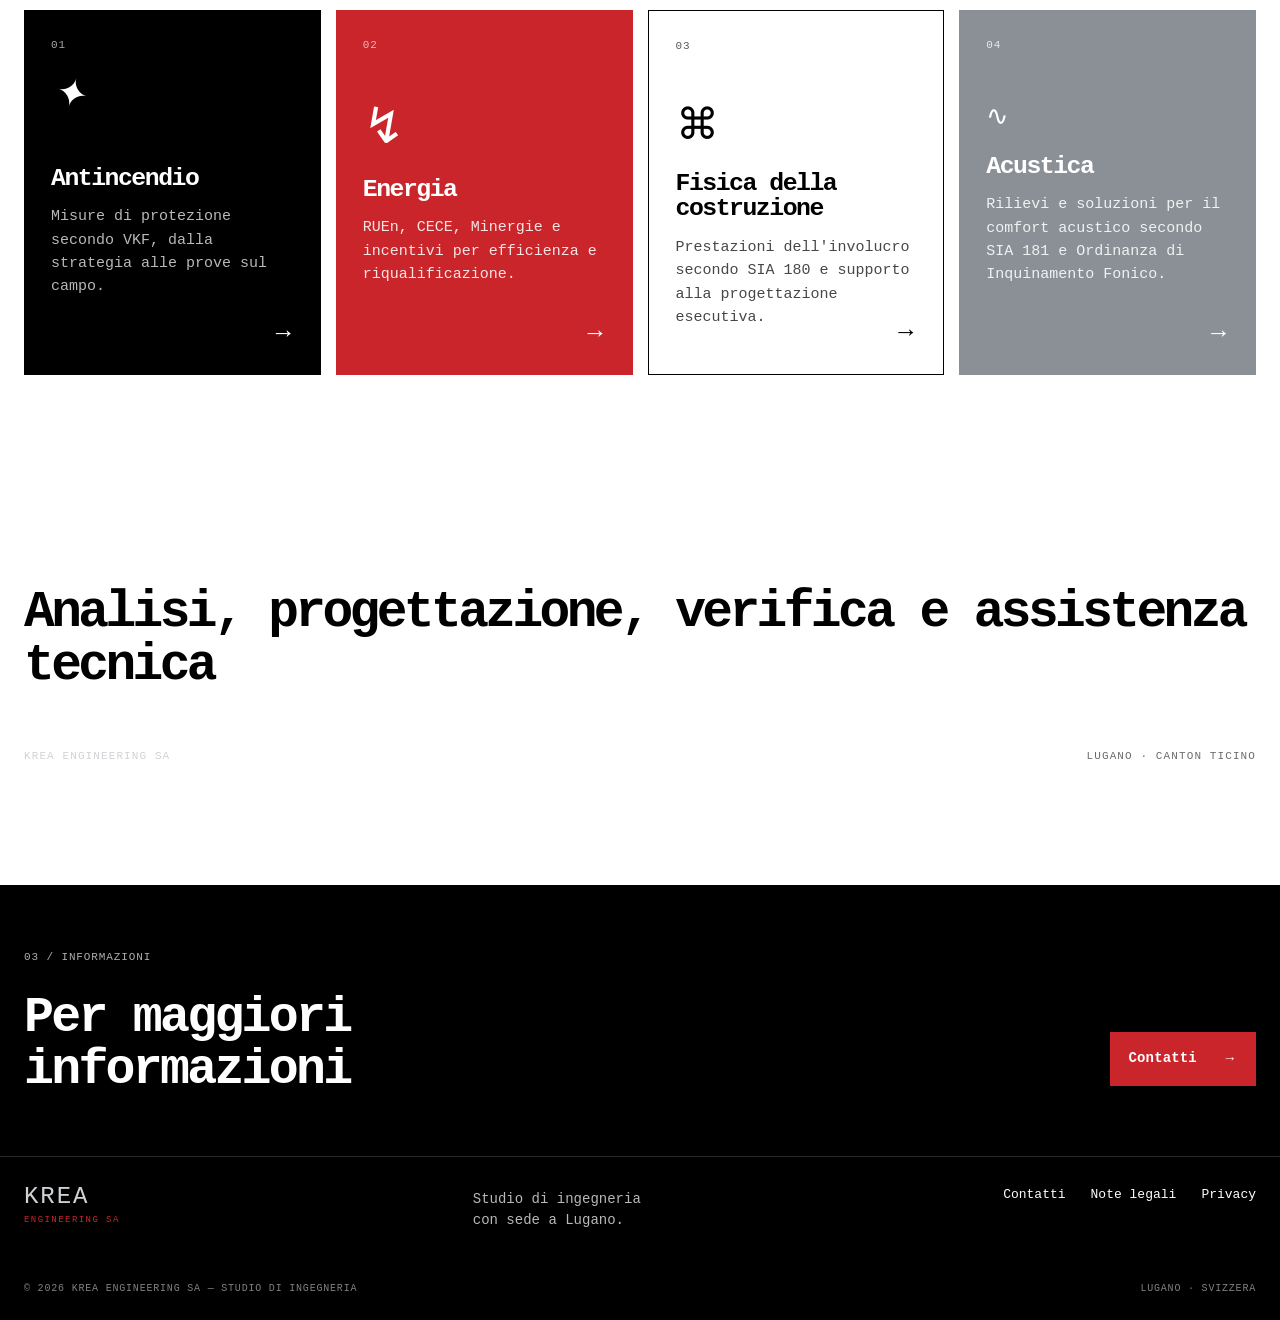
==== commit 14647973: "Aggiorna sito KREA" ====
--- a/index.html
+++ b/index.html
@@ -7,7 +7,7 @@
   <meta name="theme-color" content="#000000">
   <link rel="icon" href="assets/favicon.svg?v=2" type="image/svg+xml">
   <title>KREA Engineering SA — Studio di ingegneria in Svizzera</title>
-  <link rel="stylesheet" href="assets/style.css?v=contact-mobile-2">
+  <link rel="stylesheet" href="assets/style.css?v=courier-new-1">
   <script src="assets/script.js" defer></script>
 </head>
 <body>
--- a/assets/style.css
+++ b/assets/style.css
@@ -346,3 +346,11 @@
   .contact-form input, .contact-form textarea { box-sizing:border-box; }
   .contact-form .button { width:max-content; }
 }
+
+/* Shared document-friendly typeface */
+:root {
+  --sans:'Courier New', Courier, monospace;
+  --mono:'Courier New', Courier, monospace;
+  --display:'Courier New', Courier, monospace;
+  --serif:'Courier New', Courier, monospace;
+}
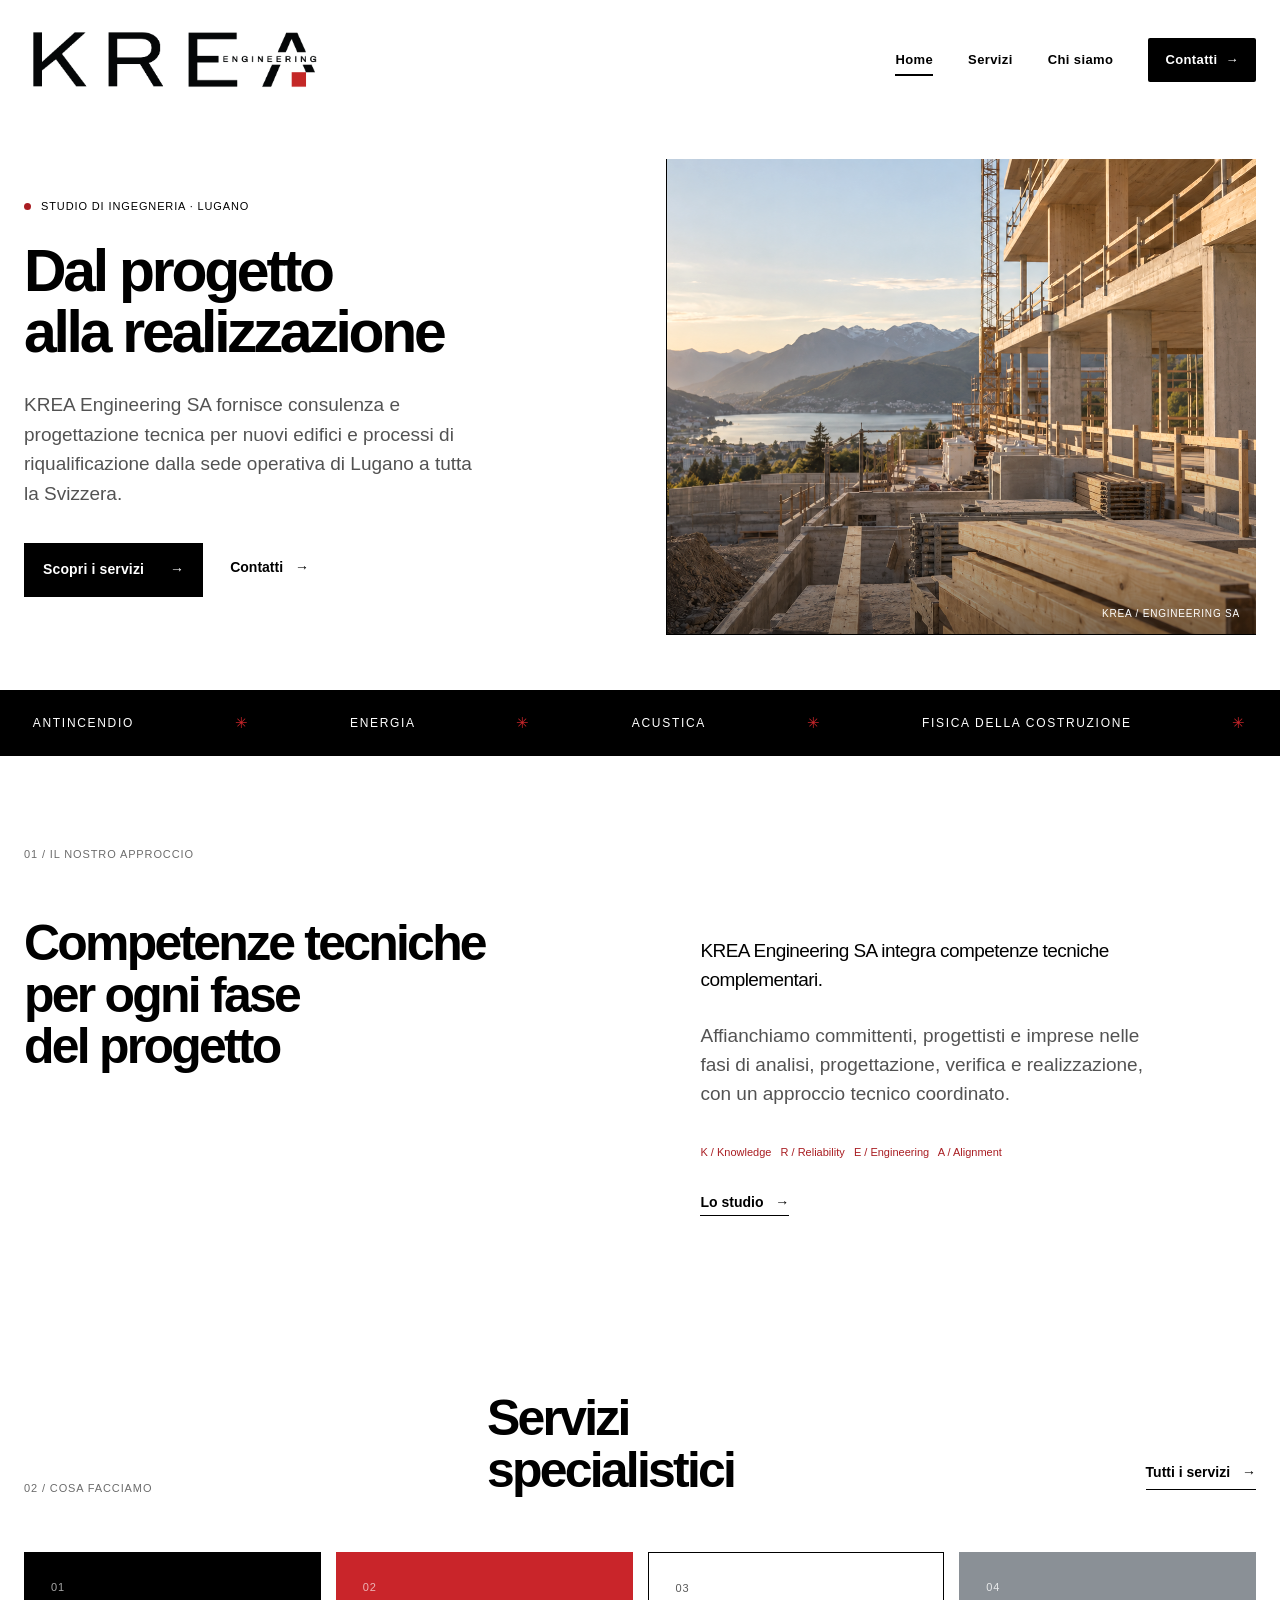
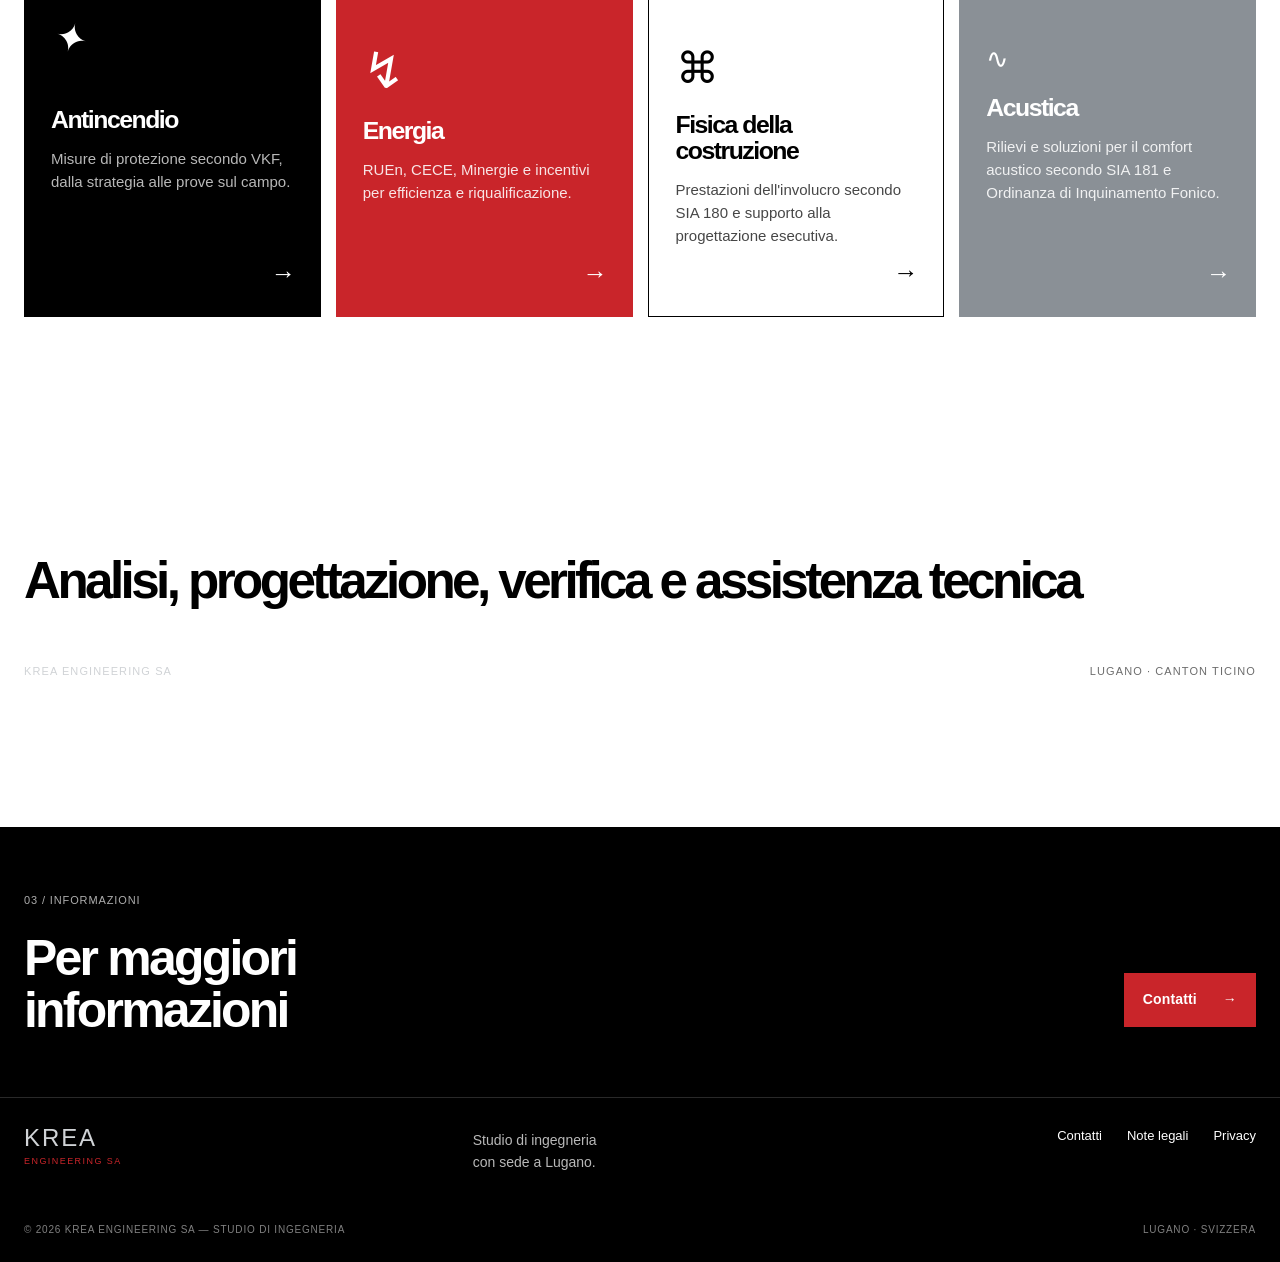
==== commit f2e2dafb: "Aggiorna sito KREA" ====
--- a/index.html
+++ b/index.html
@@ -7,7 +7,7 @@
   <meta name="theme-color" content="#000000">
   <link rel="icon" href="assets/favicon.svg?v=2" type="image/svg+xml">
   <title>KREA Engineering SA — Studio di ingegneria in Svizzera</title>
-  <link rel="stylesheet" href="assets/style.css?v=courier-new-1">
+  <link rel="stylesheet" href="assets/style.css?v=aptos-1">
   <script src="assets/script.js" defer></script>
 </head>
 <body>
--- a/assets/style.css
+++ b/assets/style.css
@@ -349,8 +349,8 @@
 
 /* Shared document-friendly typeface */
 :root {
-  --sans:'Courier New', Courier, monospace;
-  --mono:'Courier New', Courier, monospace;
-  --display:'Courier New', Courier, monospace;
-  --serif:'Courier New', Courier, monospace;
-}
+  --sans:'Aptos', Arial, sans-serif;
+  --mono:'Aptos', Arial, sans-serif;
+  --display:'Aptos', Arial, sans-serif;
+  --serif:'Aptos', Arial, sans-serif;
+}
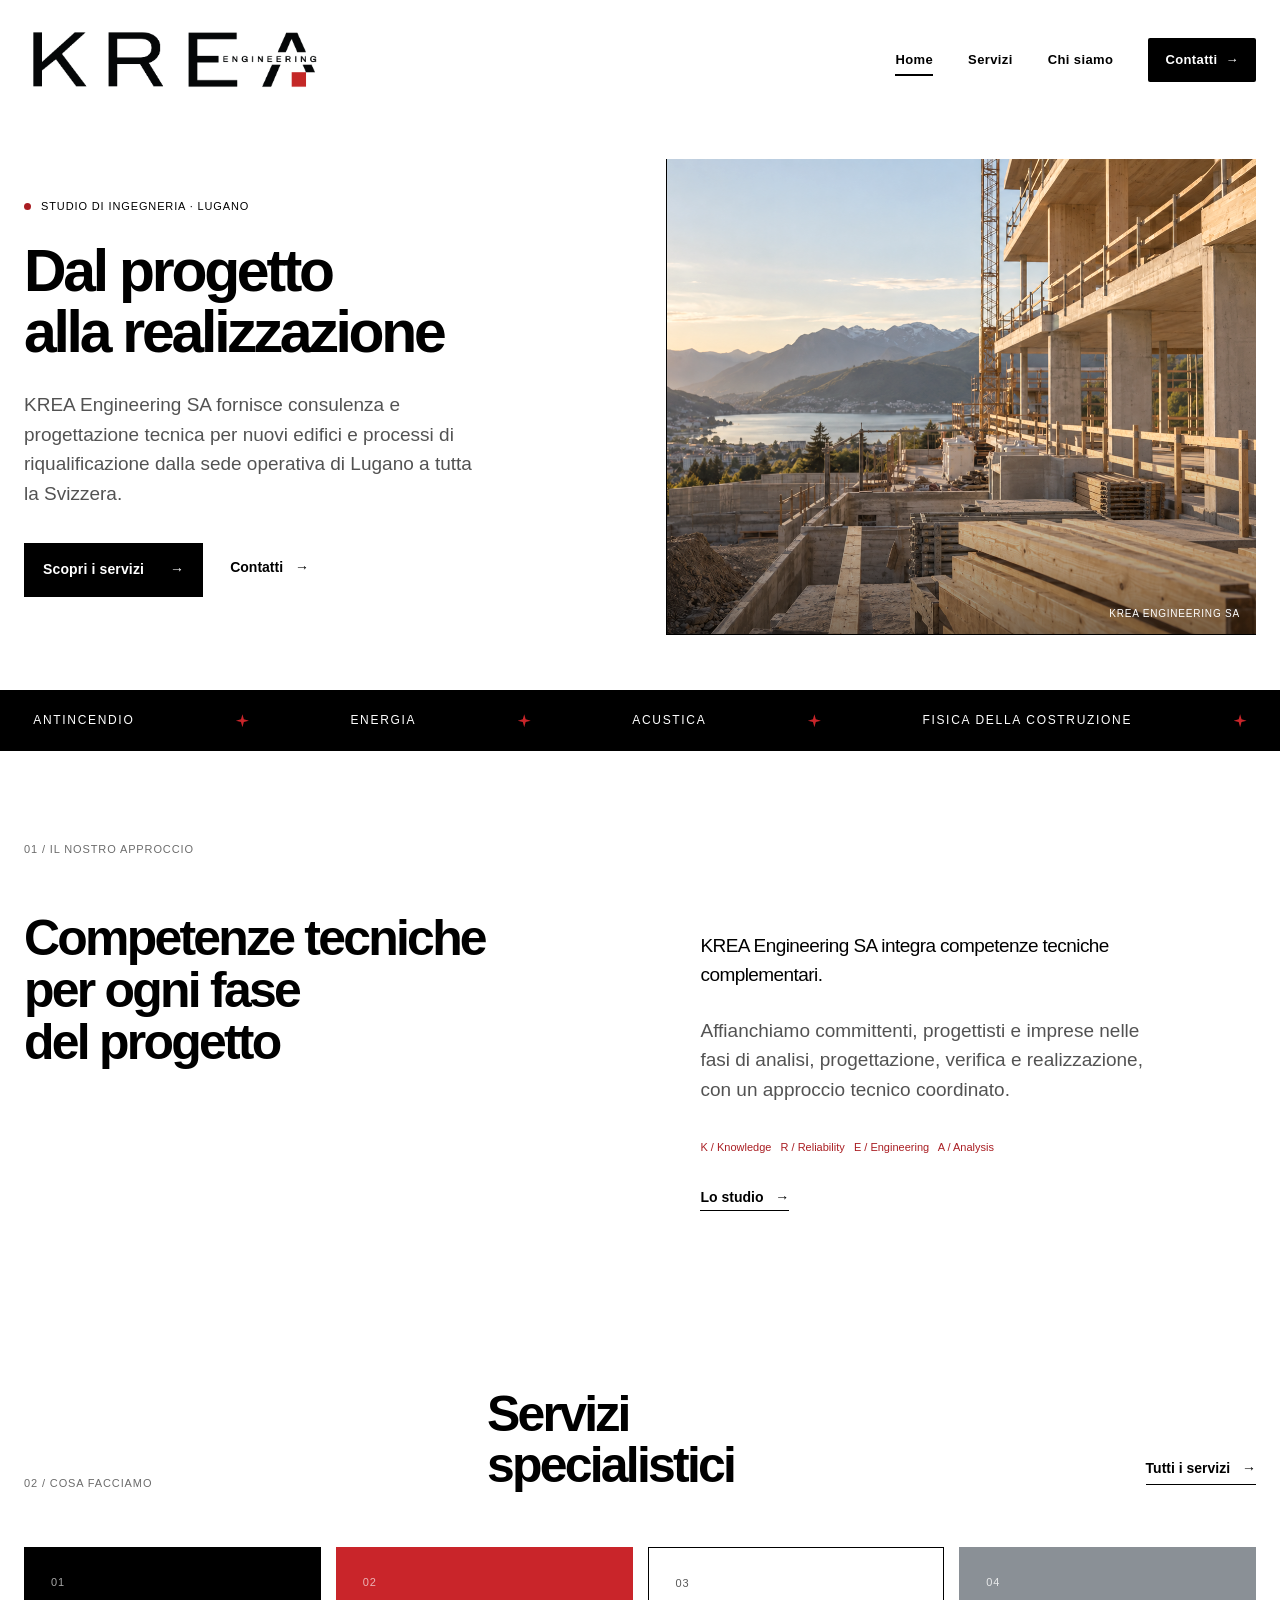
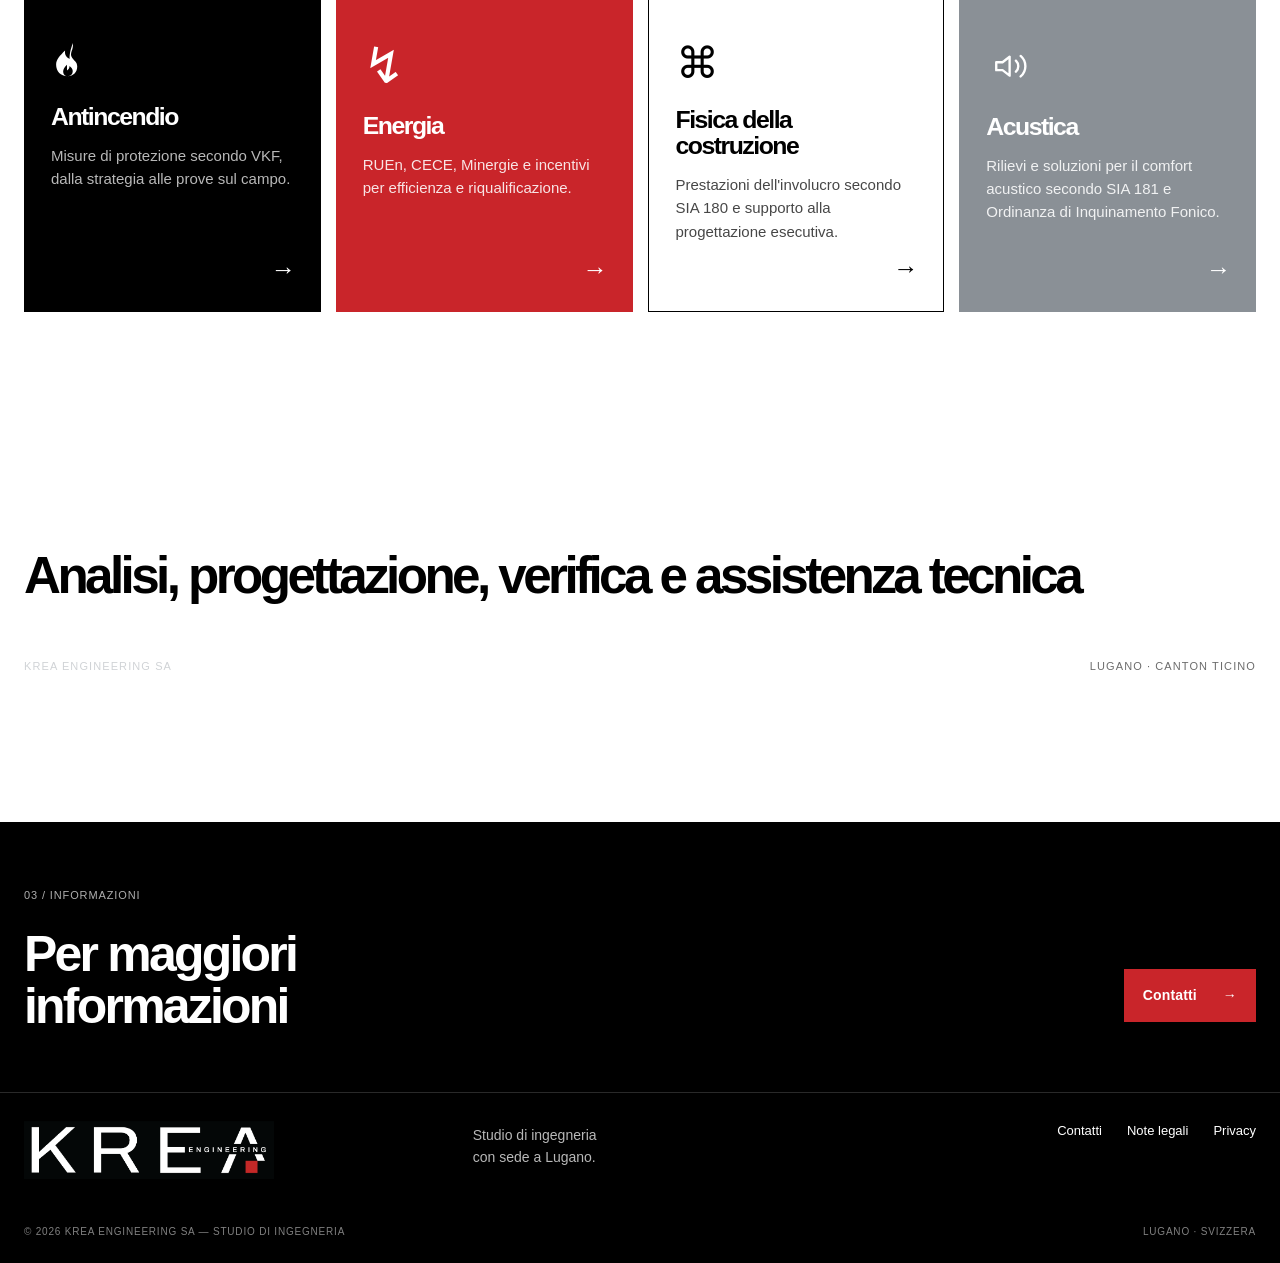
==== commit 25a9a2ca: "Pubblica sito KREA" ====
--- a/index.html
+++ b/index.html
@@ -7,7 +7,7 @@
   <meta name="theme-color" content="#000000">
   <link rel="icon" href="assets/favicon.svg?v=2" type="image/svg+xml">
   <title>KREA Engineering SA — Studio di ingegneria in Svizzera</title>
-  <link rel="stylesheet" href="assets/style.css?v=aptos-1">
+  <link rel="stylesheet" href="assets/style.css?v=aptos-3">
   <script src="assets/script.js" defer></script>
 </head>
 <body>
@@ -43,13 +43,13 @@
       </div>
       <div class="hero-visual hero-image reveal reveal-delay" aria-label="Edificio in costruzione">
         <img src="assets/hero-construction-v3.png" alt="Cantiere svizzero con le montagne sullo sfondo">
-        <div class="visual-note">KREA / ENGINEERING SA</div>
+        <div class="visual-note">KREA ENGINEERING SA</div>
       </div>
     </section>
 
     <section class="ticker" aria-label="Aree di competenza">
       <div class="ticker-track">
-        <span>ANTINCENDIO</span><i>✳</i><span>ENERGIA</span><i>✳</i><span>ACUSTICA</span><i>✳</i><span>FISICA DELLA COSTRUZIONE</span><i>✳</i>
+        <span>ANTINCENDIO</span><i aria-hidden="true"></i><span>ENERGIA</span><i aria-hidden="true"></i><span>ACUSTICA</span><i aria-hidden="true"></i><span>FISICA DELLA COSTRUZIONE</span><i aria-hidden="true"></i>
       </div>
     </section>
 
@@ -60,7 +60,7 @@
         <div class="intro-body reveal reveal-delay">
           <p class="lead">KREA Engineering SA integra competenze tecniche complementari.</p>
           <p>Affianchiamo committenti, progettisti e imprese nelle fasi di analisi, progettazione, verifica e realizzazione, con un approccio tecnico coordinato.</p>
-          <p class="krea-acronym">K / Knowledge &nbsp; R / Reliability &nbsp; E / Engineering &nbsp; A / Alignment</p>
+          <p class="krea-acronym">K / Knowledge &nbsp; R / Reliability &nbsp; E / Engineering &nbsp; A / Analysis</p>
           <a class="arrow-link" href="chi-siamo.html">Lo studio <span aria-hidden="true">→</span></a>
         </div>
       </div>
@@ -76,7 +76,7 @@
         <div class="service-cards">
           <a class="service-card card-dark reveal" href="servizi.html#antincendio">
             <span class="card-number">01</span>
-            <span class="service-icon icon-shield" aria-hidden="true">✦</span>
+            <span class="service-icon icon-flame" aria-hidden="true"><svg viewBox="0 0 64 64" focusable="false"><path d="M34 3c2 11-6 15-1 23 3 5 8 6 8 14 0 9-6 15-15 15-11 0-18-8-18-18 0-8 6-14 14-22-1 8 3 11 7 13 0-11 3-18 5-25Zm-9 34c-4 4-6 7-6 11 0 4 3 7 7 7 5 0 8-3 8-8 0-4-3-6-5-8 0 3-1 5-4 7 0-3 0-6 0-9Z"/></svg></span>
             <h3>Antincendio</h3>
             <p>Misure di protezione secondo VKF, dalla strategia alle prove sul campo.</p>
             <span class="card-arrow" aria-hidden="true">→</span>
@@ -97,7 +97,7 @@
           </a>
           <a class="service-card card-grey reveal reveal-delay-2" href="servizi.html#acustica">
             <span class="card-number">04</span>
-            <span class="service-icon icon-wave" aria-hidden="true">∿</span>
+            <span class="service-icon icon-speaker" aria-hidden="true"><svg viewBox="0 0 64 64" focusable="false"><path d="M13 27h8l9-7v24l-9-7h-8Z"/><path d="M38 25c4 4 4 10 0 14M44 19c8 7 8 19 0 26"/></svg></span>
             <h3>Acustica</h3>
             <p>Rilievi e soluzioni per il comfort acustico secondo SIA 181 e Ordinanza di Inquinamento Fonico.</p>
             <span class="card-arrow" aria-hidden="true">→</span>
@@ -121,7 +121,7 @@
 
   <footer class="site-footer">
     <div class="container footer-top">
-      <a class="footer-wordmark" href="index.html">KREA <span>ENGINEERING SA</span></a>
+      <a class="footer-wordmark" href="index.html"><img class="footer-logo" src="assets/KREA_Logo-02.png" alt="KREA Engineering SA"></a>
       <p>Studio di ingegneria<br>con sede a Lugano.</p>
       <div class="footer-links"><a href="contatti.html">Contatti</a><a href="legale.html">Note legali</a><a href="legale.html#privacy">Privacy</a></div>
     </div>
--- a/assets/style.css
+++ b/assets/style.css
@@ -57,7 +57,8 @@
 .status-dot { width:7px; height:7px; background:var(--acid); display:inline-block; border-radius:50%; margin-right:7px; }
 .ticker { background:var(--ink); color:var(--paper); overflow:hidden; padding:21px 0; }
 .ticker-track { display:flex; align-items:center; justify-content:space-around; gap:35px; min-width:max-content; font-family:var(--mono); font-size:12px; letter-spacing:.14em; }
-.ticker i { color:var(--acid); font-style:normal; font-size:15px; }
+.ticker-track > span { white-space:nowrap; }
+.ticker i { display:block; flex:0 0 13px; width:13px; height:13px; background:var(--acid); clip-path:polygon(50% 0, 61% 39%, 100% 50%, 61% 61%, 50% 100%, 39% 61%, 0 50%, 39% 39%); font-style:normal; }
 .section { padding-top:140px; padding-bottom:140px; }
 .section-kicker { color:var(--muted); }
 .intro-grid { display:grid; grid-template-columns:1.06fr .94fr; gap:80px; margin-top:55px; }
@@ -84,7 +85,7 @@
 .service-list { padding-bottom:120px; }.service-row { min-height:355px; border-top:1px solid var(--line); display:grid; grid-template-columns:70px 1fr 190px; gap:35px; padding:53px 0; }.service-row:last-child { border-bottom:1px solid var(--line); }.service-row-number { font-family:var(--mono); font-size:12px; color:var(--muted); }.service-row-main { max-width:720px; }.service-row h2 { font-size:clamp(3.2rem, 5.7vw, 5.7rem); margin:18px 0 22px; }.service-row-main > p:not(.eyebrow) { max-width:630px; color:#596571; font-size:17px; }.service-row-icon { justify-self:end; align-self:center; width:145px; height:145px; display:grid; place-items:center; border:1px solid var(--ink); border-radius:50%; font-size:60px; }.service-row:nth-child(3) .service-row-icon { background:var(--acid); border-color:var(--acid); }.service-row:nth-child(6) .service-row-icon { background:var(--ink); color:var(--paper); }.icon-wave { font-family:var(--mono); font-size:27px; letter-spacing:-.18em; }.icon-bim { font-family:var(--mono); font-size:20px; letter-spacing:.08em; }.icon-signal { font-family:var(--serif); font-size:55px; }.tag-list { display:flex; flex-wrap:wrap; gap:8px; margin-top:25px; }.tag-list span { font-size:11px; border:1px solid var(--line); padding:6px 9px; color:#52606c; }
 .process-section { background:var(--paper-2); padding:90px 0 100px; }.process-grid { display:grid; grid-template-columns:repeat(3,1fr); gap:60px; margin-top:55px; }.process-grid h3 { font-size:31px; margin:26px 0 12px; }.process-grid p { color:#596571; max-width:230px; }.process-no { color:var(--acid-2); }
 .about-statement { display:grid; grid-template-columns:.85fr 1.15fr; gap:100px; padding:40px 0 150px; }.about-statement-mark { font-size:clamp(4rem, 8vw, 8rem); line-height:.76; font-weight:800; letter-spacing:-.12em; }.about-statement-mark span { font-size:.23em; letter-spacing:.06em; margin-left:9px; color:var(--muted); }.about-statement-copy { max-width:630px; padding-top:8px; }.about-statement-copy p:not(.lead) { color:#596571; max-width:560px; }.values-section { background:var(--paper-2); padding:95px 0 120px; }.values-grid { display:grid; grid-template-columns:repeat(3,1fr); gap:15px; margin-top:55px; }.value-card { min-height:290px; padding:25px; border-top:2px solid var(--ink); }.value-card > span { font-family:var(--mono); color:var(--acid-2); font-size:12px; }.value-card h2 { font-size:38px; margin:58px 0 16px; }.value-card p { color:#596571; max-width:230px; }.team-section { display:grid; grid-template-columns:1fr 1fr; gap:100px; padding-top:145px; padding-bottom:145px; }.team-copy h2 { font-size:clamp(3.2rem, 5.5vw, 5.5rem); margin-top:24px; }.team-note { align-self:end; padding-left:30px; border-left:1px solid var(--line); }.team-note p { max-width:330px; color:#596571; }.team-symbol { display:flex; gap:9px; margin-bottom:30px; }.team-symbol span { width:31px; height:31px; border:1px solid var(--ink); display:grid; place-items:center; font-family:var(--mono); font-size:13px; }.team-symbol span:nth-child(2) { background:var(--acid); }.team-symbol span:nth-child(3) { background:var(--ink); color:var(--paper); }
-.contact-layout { display:grid; grid-template-columns:.85fr 1.15fr; gap:130px; padding-bottom:145px; }.contact-details { padding-top:12px; }.contact-detail { padding:0 0 29px; margin-bottom:27px; border-bottom:1px solid var(--line); }.detail-label { display:block; color:var(--muted); margin-bottom:10px; }.contact-detail a { font-size:23px; letter-spacing:-.04em; font-weight:700; border-bottom:1px solid transparent; }.contact-detail a:hover { border-color:var(--ink); }.contact-detail p { font-size:19px; margin:0; }.muted { color:var(--muted); font-size:15px; }.contact-social { display:flex; justify-content:space-between; align-items:center; }.contact-social .detail-label { margin:0; }.contact-social a { font-size:14px; font-weight:700; }.form-intro { font-size:24px; letter-spacing:-.03em; margin-bottom:32px; }.contact-form { display:grid; grid-template-columns:1fr 1fr; column-gap:15px; }.contact-form label { font-family:var(--mono); text-transform:uppercase; letter-spacing:.08em; font-size:11px; margin-bottom:8px; }.contact-form label:nth-of-type(3) { grid-column:1/-1; }.contact-form input, .contact-form textarea { grid-column:auto; width:100%; border:0; border-bottom:1px solid var(--ink); background:transparent; border-radius:0; padding:12px 0; margin-bottom:27px; font:inherit; color:var(--ink); outline:0; }.contact-form textarea { grid-column:1/-1; resize:vertical; }.contact-form input:focus, .contact-form textarea:focus { border-bottom:2px solid var(--acid-2); }.contact-form .button { grid-column:1/-1; justify-self:start; margin-top:10px; }.form-note { grid-column:1/-1; color:var(--muted); font-size:12px; margin:20px 0 0; }.location-strip { background:var(--acid); padding:43px 0; }.location-inner { display:flex; align-items:center; gap:23px; }.location-pin { width:37px; height:37px; display:grid; place-items:center; border:1px solid var(--ink); border-radius:50%; font-family:var(--mono); }.location-inner p { font-size:21px; line-height:1.2; margin:0; font-weight:700; letter-spacing:-.04em; }.location-inner p span { font-family:var(--serif); font-weight:400; }.location-coordinate { margin-left:auto; text-align:right; font-family:var(--mono); font-size:11px; line-height:1.6; }
+.contact-layout { display:grid; grid-template-columns:.85fr 1.15fr; gap:130px; padding-bottom:145px; }.contact-details { padding-top:12px; }.contact-detail { padding:0 0 29px; margin-bottom:27px; border-bottom:1px solid var(--line); }.detail-label { display:block; color:var(--muted); margin-bottom:10px; }.contact-detail a { font-size:19px; letter-spacing:-.04em; font-weight:700; border-bottom:1px solid transparent; }.contact-detail a:hover { border-color:var(--ink); }.contact-detail p { font-size:19px; margin:0; }.muted { color:var(--muted); font-size:15px; }.contact-social { display:flex; justify-content:space-between; align-items:center; }.contact-social .detail-label { margin:0; }.contact-social a { font-size:14px; font-weight:700; }.form-intro { font-size:24px; letter-spacing:-.03em; margin-bottom:32px; }.contact-form { display:grid; grid-template-columns:1fr 1fr; column-gap:15px; }.contact-form label { font-family:var(--mono); text-transform:uppercase; letter-spacing:.08em; font-size:11px; margin-bottom:8px; }.contact-form label:nth-of-type(3) { grid-column:1/-1; }.contact-form input, .contact-form textarea { grid-column:auto; width:100%; border:0; border-bottom:1px solid var(--ink); background:transparent; border-radius:0; padding:12px 0; margin-bottom:27px; font:inherit; color:var(--ink); outline:0; }.contact-form textarea { grid-column:1/-1; resize:vertical; }.contact-form input:focus, .contact-form textarea:focus { border-bottom:2px solid var(--acid-2); }.contact-form .button { grid-column:1/-1; justify-self:start; margin-top:10px; }.form-note { grid-column:1/-1; color:var(--muted); font-size:12px; margin:20px 0 0; }.location-strip { background:var(--acid); padding:43px 0; }.location-inner { display:flex; align-items:center; gap:23px; }.location-pin { width:37px; height:37px; display:grid; place-items:center; border:1px solid var(--ink); border-radius:50%; font-family:var(--mono); }.location-inner p { font-size:21px; line-height:1.2; margin:0; font-weight:700; letter-spacing:-.04em; }.location-inner p span { font-family:var(--serif); font-weight:400; }.location-coordinate { margin-left:auto; text-align:right; font-family:var(--mono); font-size:11px; line-height:1.6; }
 .legal-content { display:grid; grid-template-columns:230px 1fr; gap:100px; padding-bottom:150px; }.legal-sidebar { display:flex; flex-direction:column; gap:18px; color:var(--muted); padding-top:5px; }.legal-sidebar .section-kicker { margin-bottom:8px; }.legal-sidebar a { font-family:var(--sans); font-size:14px; text-transform:none; letter-spacing:0; color:var(--ink); }.legal-sidebar a:hover { color:var(--acid-2); }.legal-copy { max-width:680px; }.legal-copy article { border-top:1px solid var(--line); padding:42px 0 55px; }.legal-copy article:first-child { padding-top:0; border-top:0; }.legal-copy h2 { font-size:38px; margin:20px 0 22px; }.legal-copy p { color:#596571; }.legal-copy a { text-decoration:underline; text-underline-offset:3px; color:var(--ink); }.legal-placeholder { padding:15px 17px; border-left:3px solid var(--acid-2); background:rgba(201,37,42,.10); font-size:14px; }
 .reveal { opacity:0; transform:translateY(18px); transition:opacity .7s ease, transform .7s ease; }.reveal.is-visible { opacity:1; transform:none; }.reveal-delay { transition-delay:.12s; }.reveal-delay-2 { transition-delay:.22s; }
 @media (max-width: 850px) { .container { width:min(100% - 40px, 680px); }.site-header { padding:19px 0; }.brand-logo { width:210px; }.menu-toggle { display:block; }.main-nav { position:absolute; display:none; top:72px; right:20px; left:20px; padding:18px; flex-direction:column; align-items:stretch; gap:8px; background:var(--paper); border:1px solid var(--line); box-shadow:7px 7px 0 var(--ink); }.main-nav.open { display:flex; }.main-nav a { padding:13px 8px; }.main-nav .nav-cta { text-align:center; margin-top:6px; }.hero { min-height:0; grid-template-columns:1fr; padding-top:64px; padding-bottom:80px; }.hero h1 { font-size:clamp(4rem, 18vw, 7rem); }.hero-visual { min-height:390px; margin-top:10px; }.intro-grid, .section-heading, .about-statement, .team-section, .contact-layout { grid-template-columns:1fr; gap:45px; }.section { padding-top:90px; padding-bottom:90px; }.section-heading { align-items:start; margin-bottom:38px; }.section-heading .arrow-link { justify-self:start; }.service-cards, .values-grid, .process-grid { grid-template-columns:1fr; }.service-card { min-height:320px; }.statement-section { min-height:430px; }.statement-mark { right:5%; }.contact-band { padding:75px 0; }.contact-band-inner { align-items:start; flex-direction:column; }.contact-band .button { margin:0; }.footer-top { grid-template-columns:1fr 1fr; }.footer-links { justify-content:start; flex-wrap:wrap; }.footer-bottom { gap:16px; flex-direction:column; margin-top:55px; }.page-hero { min-height:390px; align-items:start; flex-direction:column; justify-content:end; gap:35px; }.page-hero h1 { font-size:clamp(3.8rem, 15vw, 6.5rem); }.page-index { padding:0; }.service-row { grid-template-columns:45px 1fr; gap:15px; }.service-row-icon { grid-column:2; justify-self:start; width:92px; height:92px; font-size:38px; margin-top:8px; }.service-row h2 { font-size:clamp(3rem, 13vw, 5rem); }.service-list { padding-bottom:80px; }.process-grid { gap:30px; margin-top:40px; }.process-grid > div { border-top:1px solid var(--line); padding-top:20px; }.about-statement { padding-bottom:90px; }.about-statement-mark { font-size:clamp(4rem, 18vw, 7rem); }.team-section { padding-top:90px; padding-bottom:90px; }.team-note { padding-left:0; border-left:0; border-top:1px solid var(--line); padding-top:30px; }.contact-layout { padding-bottom:90px; gap:70px; }.contact-form { grid-template-columns:1fr; }.contact-form label, .contact-form input, .contact-form textarea { grid-column:1/-1; }.legal-content { grid-template-columns:1fr; gap:45px; padding-bottom:90px; }.legal-sidebar { border-bottom:1px solid var(--line); padding-bottom:28px; }.location-coordinate { display:none; } }
@@ -347,6 +348,20 @@
   .contact-form .button { width:max-content; }
 }
 
+/* Keep every ticker label and marker visible on narrow phone screens. */
+@media (max-width:850px) {
+  .ticker-track {
+    min-width:0;
+    width:100%;
+    justify-content:space-between;
+    gap:clamp(4px, 1.1vw, 14px);
+    padding:0;
+    font-size:clamp(6.5px, 2.13vw, 12px);
+    letter-spacing:.04em;
+  }
+  .ticker i { flex-basis:9px; width:9px; height:9px; }
+}
+
 /* Shared document-friendly typeface */
 :root {
   --sans:'Aptos', Arial, sans-serif;
@@ -354,3 +369,15 @@
   --display:'Aptos', Arial, sans-serif;
   --serif:'Aptos', Arial, sans-serif;
 }
+
+/* Use the supplied logo and scalable service symbols consistently. */
+.footer-wordmark { display:block; width:min(250px, 100%); line-height:0; }
+.footer-logo { display:block; width:100%; height:auto; }
+.service-icon svg { display:block; width:1em; height:1em; fill:currentColor; }
+.icon-flame svg { width:1.05em; height:1.05em; }
+.icon-speaker { font-size:42px; }
+.icon-speaker svg { width:1.2em; height:1.2em; fill:none; stroke:currentColor; stroke-linecap:round; stroke-linejoin:round; stroke-width:3; }
+.statement { font-family:var(--sans); font-style:normal; font-weight:700; }
+@media (max-width:850px) {
+  .footer-wordmark { width:min(220px, 100%); }
+}
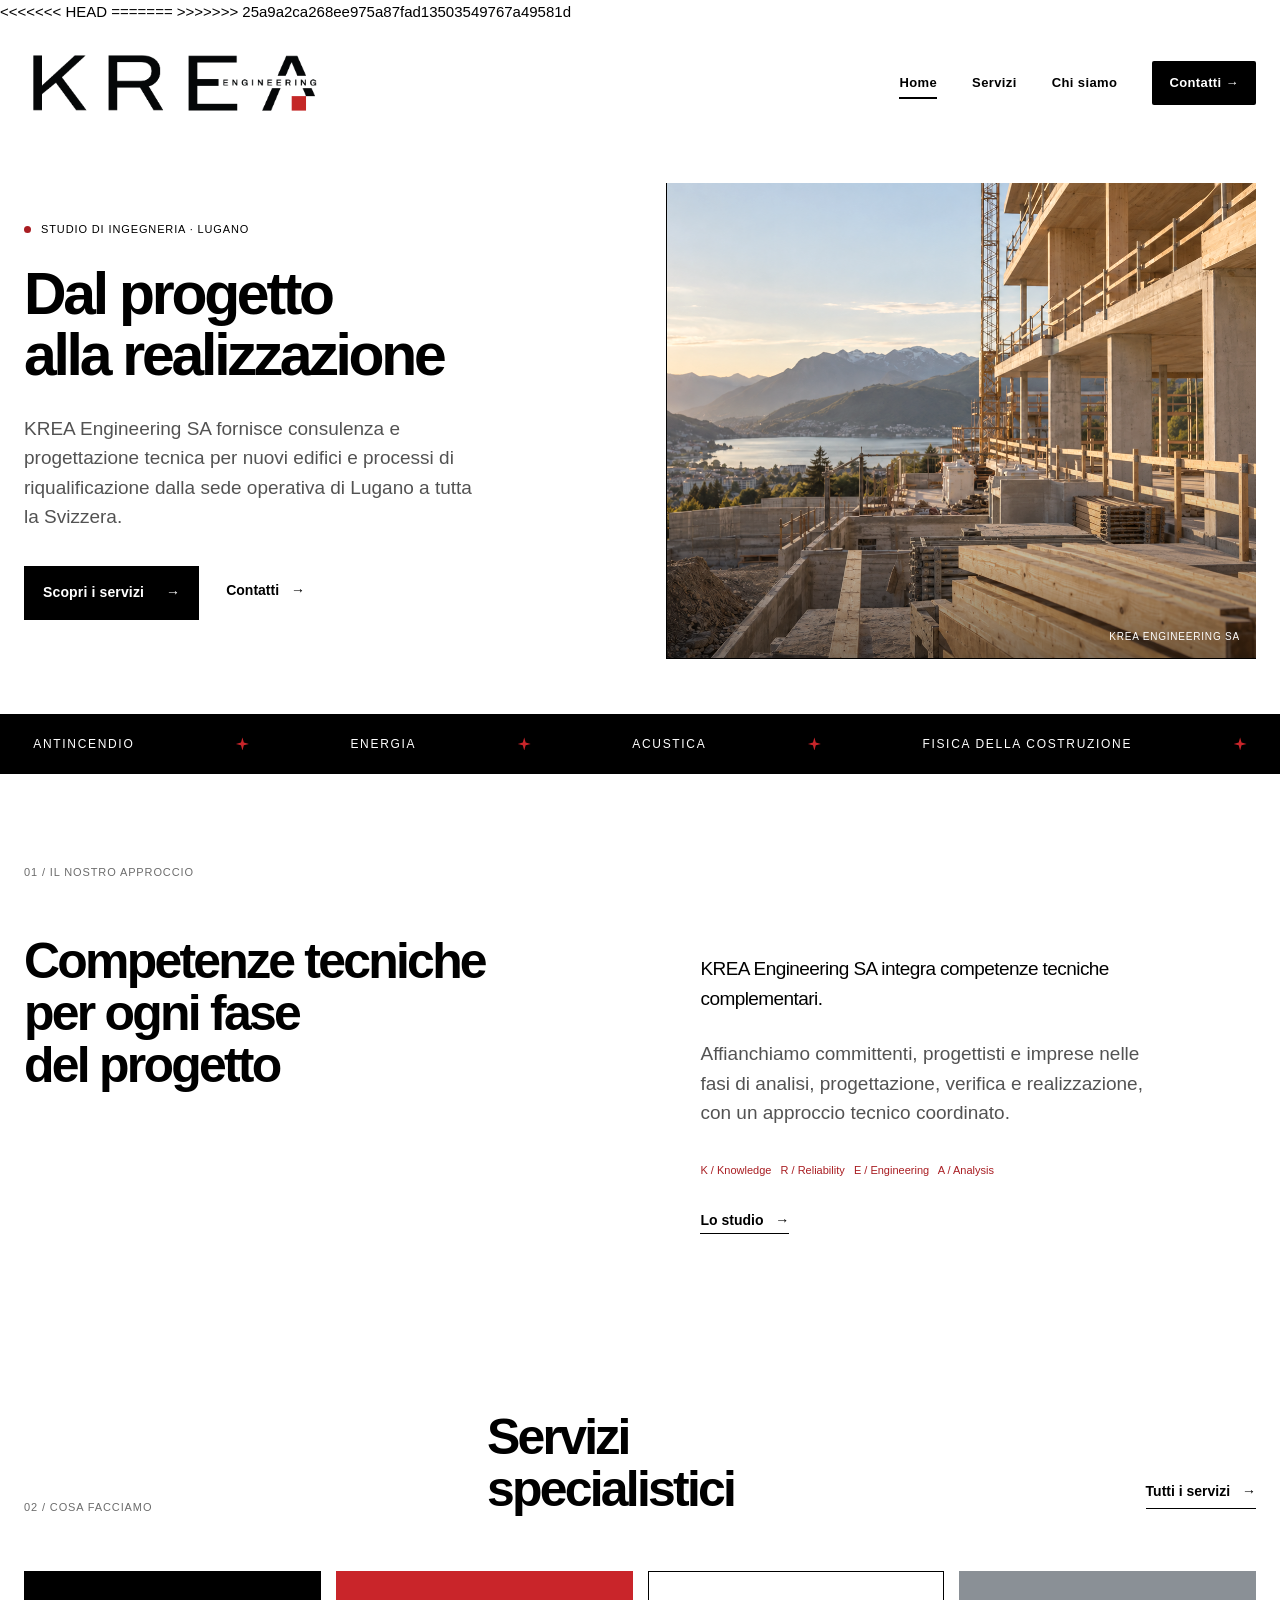
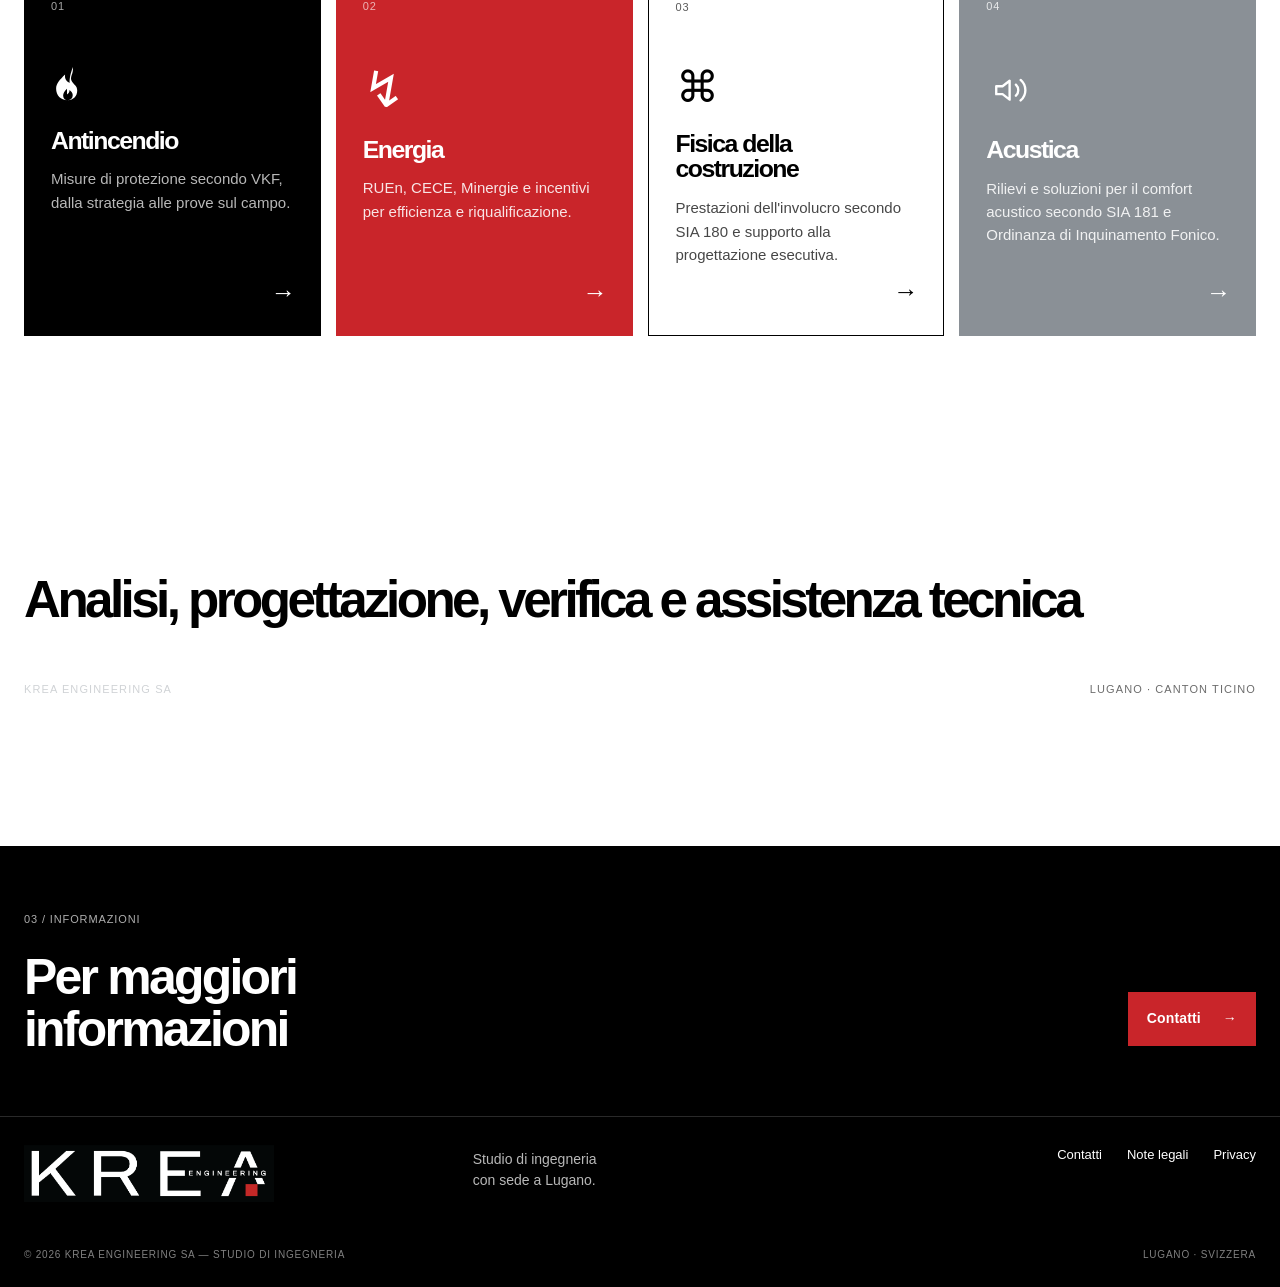
==== commit 35bd3941: "Unisci versione locale" ====
--- a/index.html
+++ b/index.html
@@ -7,7 +7,11 @@
   <meta name="theme-color" content="#000000">
   <link rel="icon" href="assets/favicon.svg?v=2" type="image/svg+xml">
   <title>KREA Engineering SA — Studio di ingegneria in Svizzera</title>
+<<<<<<< HEAD
+  <link rel="stylesheet" href="assets/style.css?v=aptos-4">
+=======
   <link rel="stylesheet" href="assets/style.css?v=aptos-3">
+>>>>>>> 25a9a2ca268ee975a87fad13503549767a49581d
   <script src="assets/script.js" defer></script>
 </head>
 <body>
--- a/assets/style.css
+++ b/assets/style.css
@@ -165,7 +165,11 @@
 .value-card-grey { background:var(--grey); color:#fff; border-top-color:var(--grey); }
 .value-card-grey > span, .value-card-grey p { color:#fff; }
 .team-symbol span:nth-child(4) { background:var(--grey); color:#fff; border-color:var(--grey); }
+<<<<<<< HEAD
+.button span[aria-hidden="true"], .text-link span, .arrow-link span, .card-arrow, .main-nav .nav-cta span { font-family:var(--sans); font-weight:700; font-variant-ligatures:none; }
+=======
 .button span[aria-hidden="true"], .text-link span, .arrow-link span, .card-arrow, .main-nav .nav-cta span { font-family:Arial, sans-serif; font-weight:700; font-variant-ligatures:none; }
+>>>>>>> 25a9a2ca268ee975a87fad13503549767a49581d
 .button span[aria-hidden="true"], .main-nav .nav-cta span { margin-left:4px; }
 .card-arrow { font-size:25px; }
 .page-hero { overflow:visible; }
@@ -381,3 +385,11 @@
 @media (max-width:850px) {
   .footer-wordmark { width:min(220px, 100%); }
 }
+<<<<<<< HEAD
+
+/* Mobile hero image: keep the photograph clear without a dark bottom band. */
+@media (max-width:850px) {
+  .hero-image::after { background:none; }
+}
+=======
+>>>>>>> 25a9a2ca268ee975a87fad13503549767a49581d
--- a/assets/style.css
+++ b/assets/style.css
@@ -165,7 +165,11 @@
 .value-card-grey { background:var(--grey); color:#fff; border-top-color:var(--grey); }
 .value-card-grey > span, .value-card-grey p { color:#fff; }
 .team-symbol span:nth-child(4) { background:var(--grey); color:#fff; border-color:var(--grey); }
+<<<<<<< HEAD
+.button span[aria-hidden="true"], .text-link span, .arrow-link span, .card-arrow, .main-nav .nav-cta span { font-family:var(--sans); font-weight:700; font-variant-ligatures:none; }
+=======
 .button span[aria-hidden="true"], .text-link span, .arrow-link span, .card-arrow, .main-nav .nav-cta span { font-family:Arial, sans-serif; font-weight:700; font-variant-ligatures:none; }
+>>>>>>> 25a9a2ca268ee975a87fad13503549767a49581d
 .button span[aria-hidden="true"], .main-nav .nav-cta span { margin-left:4px; }
 .card-arrow { font-size:25px; }
 .page-hero { overflow:visible; }
@@ -381,3 +385,11 @@
 @media (max-width:850px) {
   .footer-wordmark { width:min(220px, 100%); }
 }
+<<<<<<< HEAD
+
+/* Mobile hero image: keep the photograph clear without a dark bottom band. */
+@media (max-width:850px) {
+  .hero-image::after { background:none; }
+}
+=======
+>>>>>>> 25a9a2ca268ee975a87fad13503549767a49581d
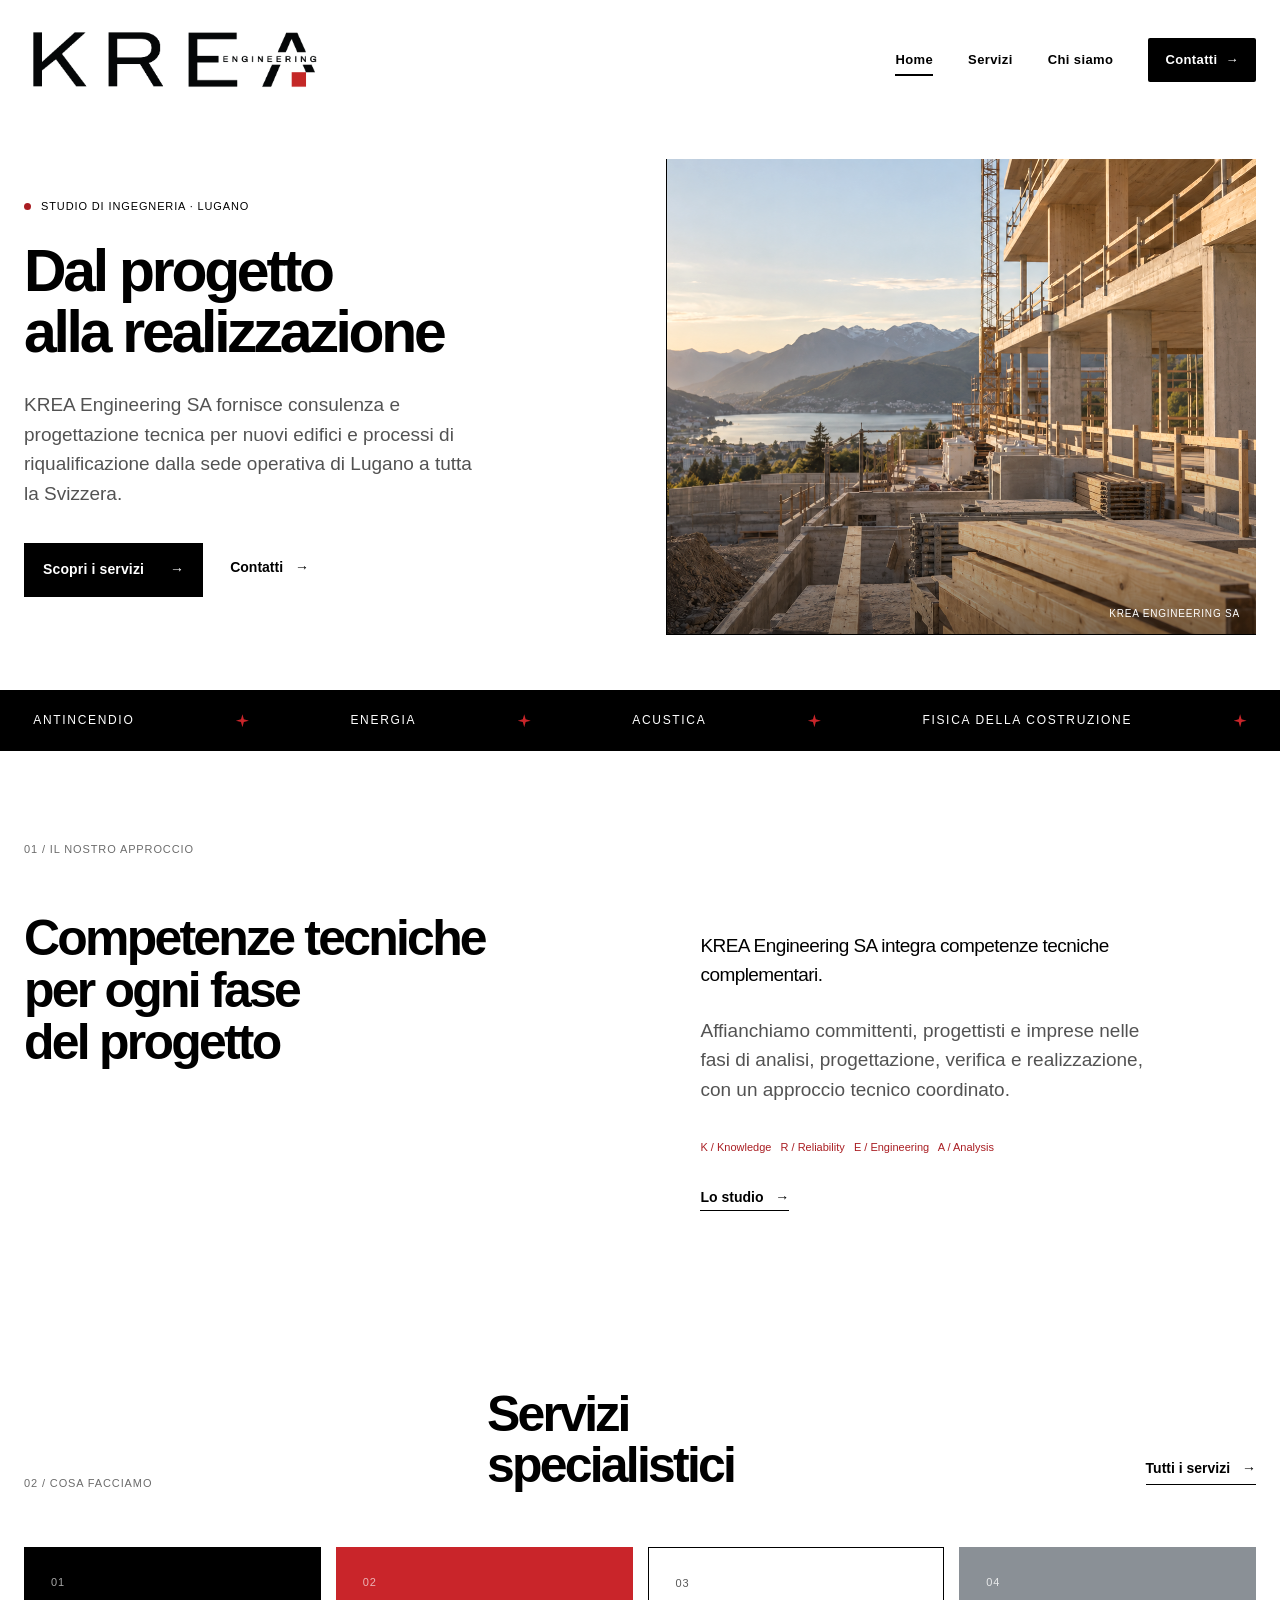
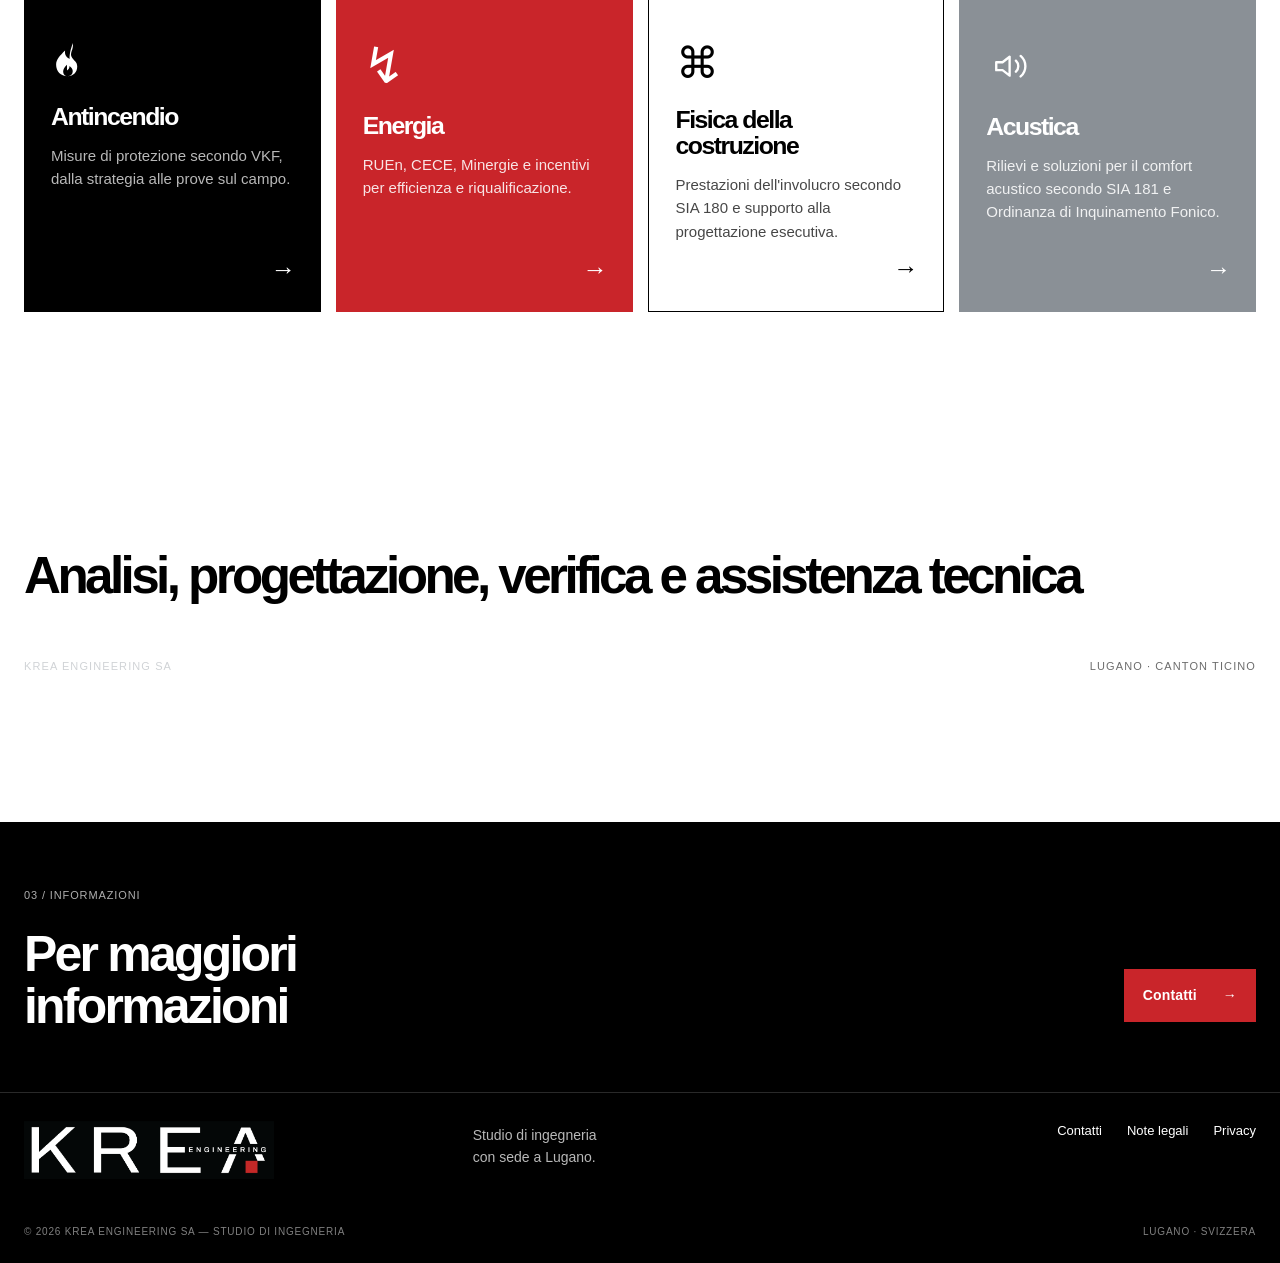
==== commit 3156c444: "Pubblica versione definitiva senza conflitti" ====
--- a/index.html
+++ b/index.html
@@ -7,11 +7,7 @@
   <meta name="theme-color" content="#000000">
   <link rel="icon" href="assets/favicon.svg?v=2" type="image/svg+xml">
   <title>KREA Engineering SA — Studio di ingegneria in Svizzera</title>
-<<<<<<< HEAD
   <link rel="stylesheet" href="assets/style.css?v=aptos-4">
-=======
-  <link rel="stylesheet" href="assets/style.css?v=aptos-3">
->>>>>>> 25a9a2ca268ee975a87fad13503549767a49581d
   <script src="assets/script.js" defer></script>
 </head>
 <body>
--- a/assets/style.css
+++ b/assets/style.css
@@ -165,11 +165,7 @@
 .value-card-grey { background:var(--grey); color:#fff; border-top-color:var(--grey); }
 .value-card-grey > span, .value-card-grey p { color:#fff; }
 .team-symbol span:nth-child(4) { background:var(--grey); color:#fff; border-color:var(--grey); }
-<<<<<<< HEAD
 .button span[aria-hidden="true"], .text-link span, .arrow-link span, .card-arrow, .main-nav .nav-cta span { font-family:var(--sans); font-weight:700; font-variant-ligatures:none; }
-=======
-.button span[aria-hidden="true"], .text-link span, .arrow-link span, .card-arrow, .main-nav .nav-cta span { font-family:Arial, sans-serif; font-weight:700; font-variant-ligatures:none; }
->>>>>>> 25a9a2ca268ee975a87fad13503549767a49581d
 .button span[aria-hidden="true"], .main-nav .nav-cta span { margin-left:4px; }
 .card-arrow { font-size:25px; }
 .page-hero { overflow:visible; }
@@ -385,11 +381,8 @@
 @media (max-width:850px) {
   .footer-wordmark { width:min(220px, 100%); }
 }
-<<<<<<< HEAD
 
 /* Mobile hero image: keep the photograph clear without a dark bottom band. */
 @media (max-width:850px) {
   .hero-image::after { background:none; }
 }
-=======
->>>>>>> 25a9a2ca268ee975a87fad13503549767a49581d
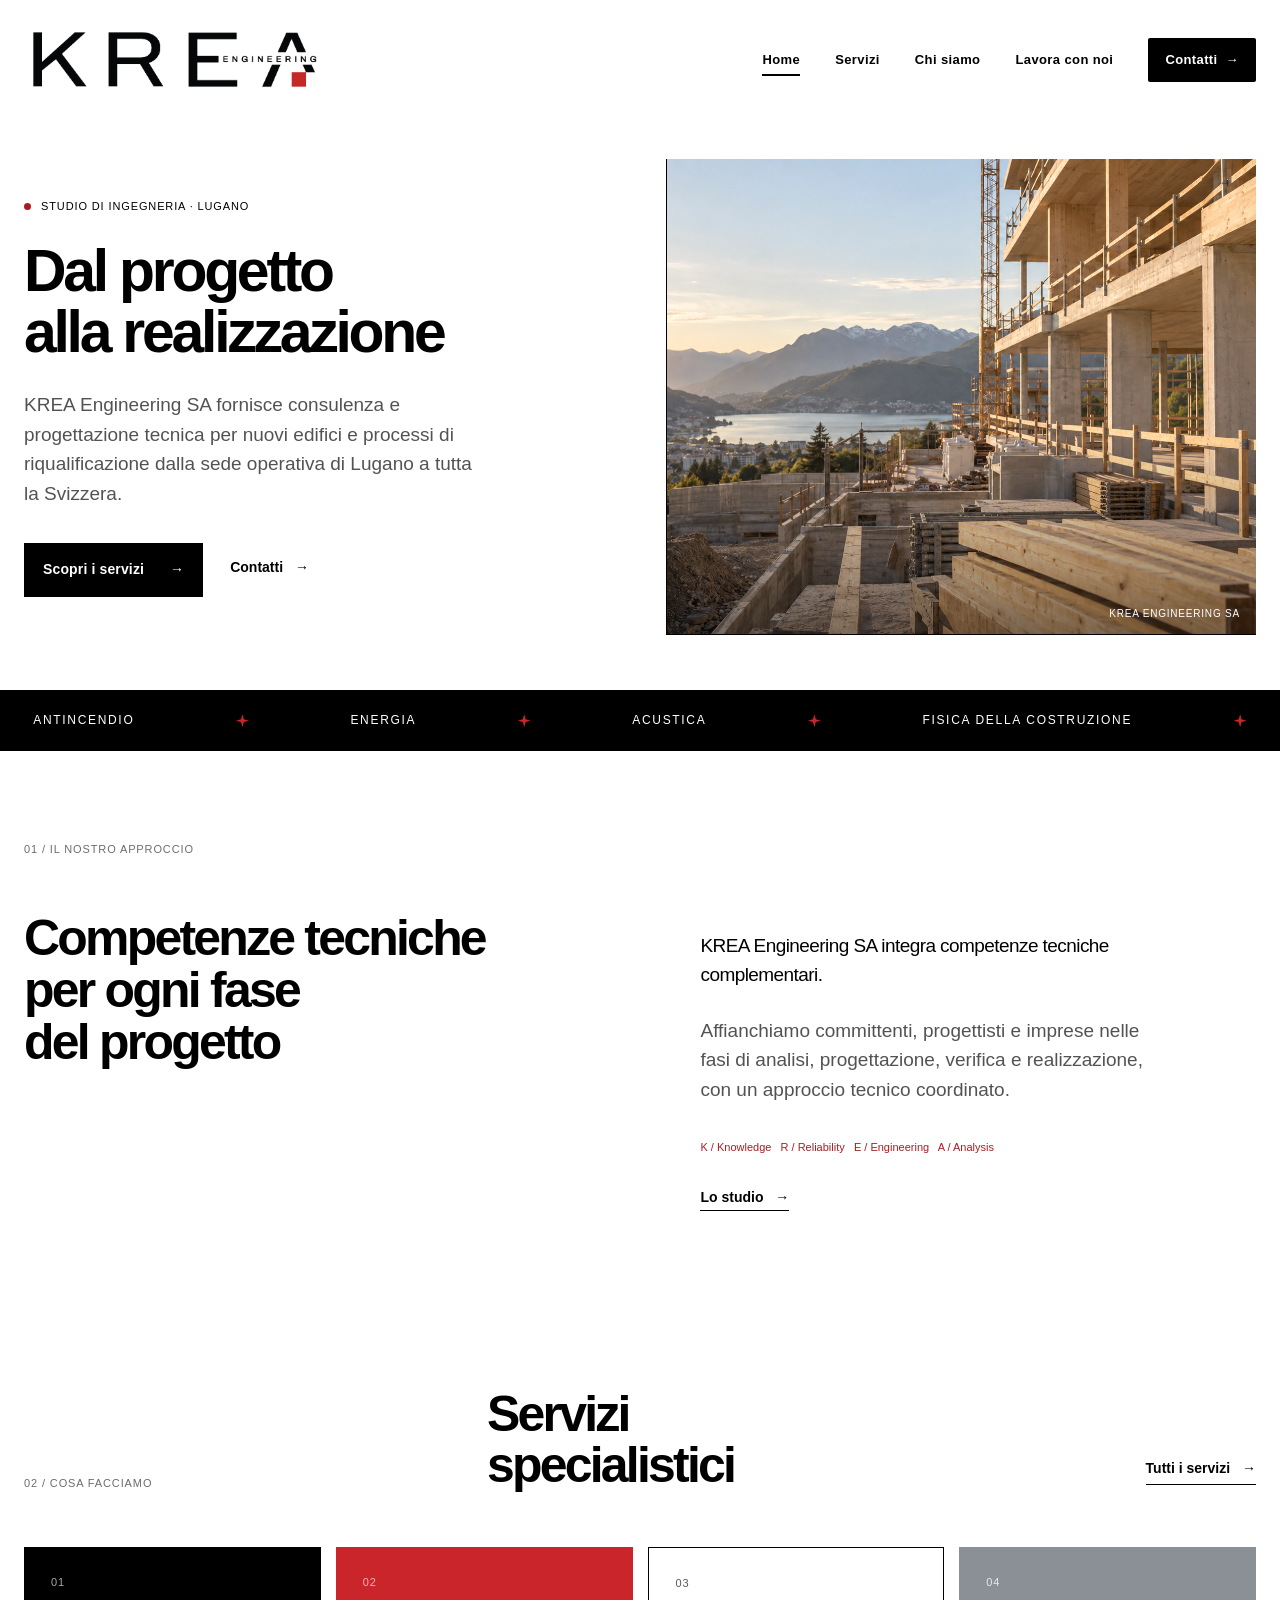
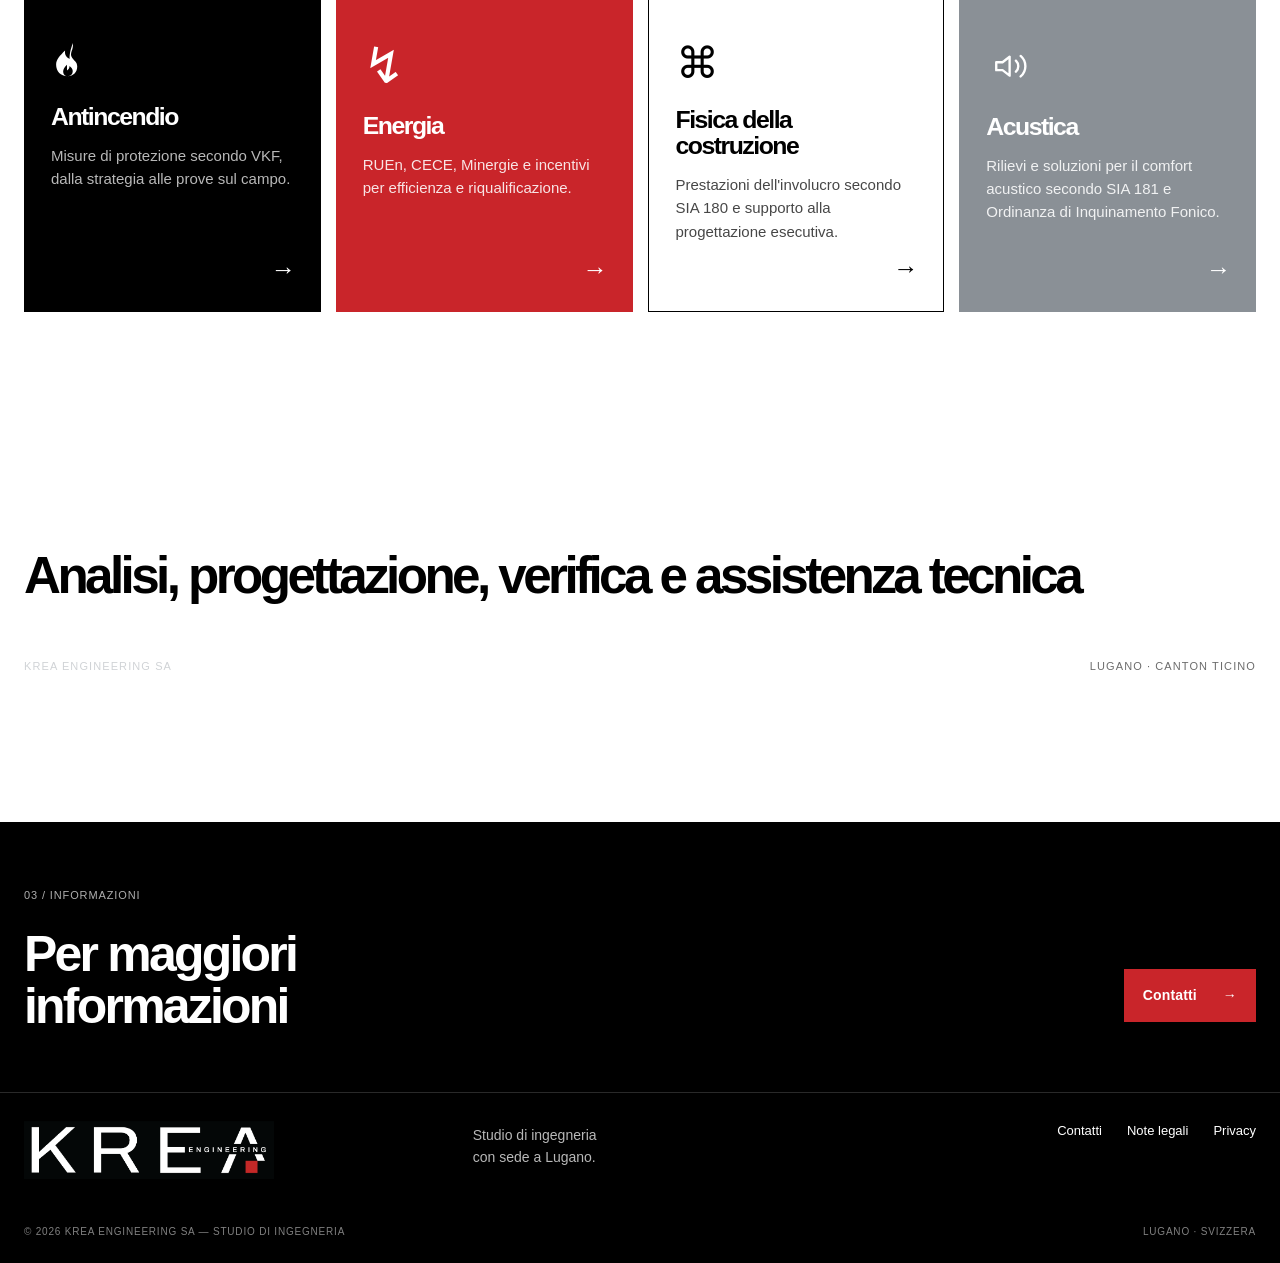
==== commit 0122b7e3: "Aggiorna sito KREA" ====
--- a/index.html
+++ b/index.html
@@ -7,7 +7,7 @@
   <meta name="theme-color" content="#000000">
   <link rel="icon" href="assets/favicon.svg?v=2" type="image/svg+xml">
   <title>KREA Engineering SA — Studio di ingegneria in Svizzera</title>
-  <link rel="stylesheet" href="assets/style.css?v=aptos-4">
+  <link rel="stylesheet" href="assets/style.css?v=aptos-5">
   <script src="assets/script.js" defer></script>
 </head>
 <body>
@@ -25,6 +25,7 @@
         <a href="index.html" data-page="index">Home</a>
         <a href="servizi.html" data-page="servizi">Servizi</a>
         <a href="chi-siamo.html" data-page="chi-siamo">Chi siamo</a>
+        <a href="lavora-con-noi.html" data-page="lavora-con-noi">Lavora con noi</a>
         <a href="contatti.html" data-page="contatti" class="nav-cta">Contatti <span aria-hidden="true">→</span></a>
       </nav>
     </div>
--- a/assets/style.css
+++ b/assets/style.css
@@ -386,3 +386,54 @@
 @media (max-width:850px) {
   .hero-image::after { background:none; }
 }
+
+/* Careers page */
+.job-overview { display:grid; grid-template-columns:1.08fr .92fr; gap:90px; padding-top:25px; padding-bottom:120px; }
+.job-overview-main { max-width:690px; }
+.job-overview-main h2 { margin:22px 0 28px; font-size:clamp(2.15rem, 3.8vw, 4rem); }
+.job-overview-main h2 span { font-family:var(--sans); font-style:normal; font-weight:700; }
+.job-overview-main > p:not(.lead) { max-width:620px; color:#596571; }
+.job-facts { display:grid; grid-template-columns:repeat(3, 1fr); gap:18px; margin-top:52px; border-top:1px solid var(--line); padding-top:22px; }
+.job-facts > div { display:flex; flex-direction:column; gap:8px; }
+.job-facts strong { font-size:14px; line-height:1.3; }
+.job-terms { max-width:620px; margin-top:30px; color:#596571; font-size:14px; }
+.job-sidebar { display:flex; flex-direction:column; gap:54px; padding-top:8px; }
+.job-block { border-top:1px solid var(--ink); padding-top:18px; }
+.job-list { list-style:none; padding:0; margin:22px 0 0; }
+.job-list li { position:relative; padding:0 0 15px 20px; color:#596571; }
+.job-list li::before { content:""; position:absolute; top:.62em; left:0; width:7px; height:7px; background:var(--acid); }
+.job-application-section { background:var(--paper-2); padding:100px 0 120px; }
+.job-application { display:grid; grid-template-columns:.85fr 1.15fr; gap:90px; }
+.job-application-intro { max-width:470px; }
+.job-application-intro h2 { margin:22px 0 28px; font-size:clamp(2.6rem, 4.6vw, 4.8rem); }
+.job-application-intro > p:not(.job-contact-note) { color:#596571; }
+.job-contact-note { margin-top:34px; color:var(--muted); font-size:13px; }
+.job-form { display:grid; grid-template-columns:1fr 1fr; column-gap:18px; row-gap:0; }
+.job-form label { display:block; margin:0 0 8px; font-family:var(--mono); text-transform:uppercase; letter-spacing:.08em; font-size:11px; }
+.job-form input:not([type="file"]):not([type="checkbox"]), .job-form textarea { width:100%; min-width:0; border:0; border-bottom:1px solid var(--ink); background:transparent; border-radius:0; padding:12px 0; margin:0 0 27px; font:inherit; color:var(--ink); outline:0; }
+.job-form textarea { resize:vertical; min-height:120px; }
+.job-form input:not([type="file"]):not([type="checkbox"]):focus, .job-form textarea:focus { border-bottom:2px solid var(--acid-2); }
+.job-form-full { grid-column:1/-1; }
+.file-field { display:flex !important; align-items:baseline; gap:6px; margin-top:2px !important; }
+.file-field small { margin-left:auto; color:var(--muted); font-size:10px; text-transform:none; letter-spacing:0; font-family:var(--sans); }
+.job-form input[type="file"] { width:100%; min-width:0; margin:0 0 23px; padding:13px 12px; border:1px dashed var(--line); background:rgba(0,0,0,.025); font:inherit; color:var(--muted); }
+.consent-field { display:grid !important; grid-template-columns:18px 1fr; gap:10px; align-items:start; margin:8px 0 24px !important; text-transform:none !important; letter-spacing:0 !important; font-family:var(--sans) !important; font-size:12px !important; line-height:1.45; }
+.consent-field input { width:16px; height:16px; margin:2px 0 0; accent-color:var(--acid); }
+.job-form .button { justify-self:start; margin-top:3px; }
+.success-mark { display:inline-block; color:var(--acid); font-family:var(--sans); font-size:.52em; font-weight:700; line-height:1; margin-left:8px; vertical-align:.08em; }
+
+/* Keep the footer at the bottom on short confirmation pages. */
+html, body { min-height:100%; }
+body { min-height:100vh; display:flex; flex-direction:column; }
+body > main { flex:1 0 auto; width:100%; }
+.site-footer { flex-shrink:0; }
+@media (max-width:850px) {
+  .job-overview, .job-application { grid-template-columns:1fr; gap:55px; }
+  .job-overview { padding-top:0; padding-bottom:80px; }
+  .job-facts { grid-template-columns:1fr; gap:20px; margin-top:38px; }
+  .job-sidebar { gap:40px; }
+  .job-application-section { padding:70px 0 85px; }
+  .job-form { grid-template-columns:1fr; }
+  .job-form-full { grid-column:1; }
+  .file-field small { margin-left:auto; }
+}
